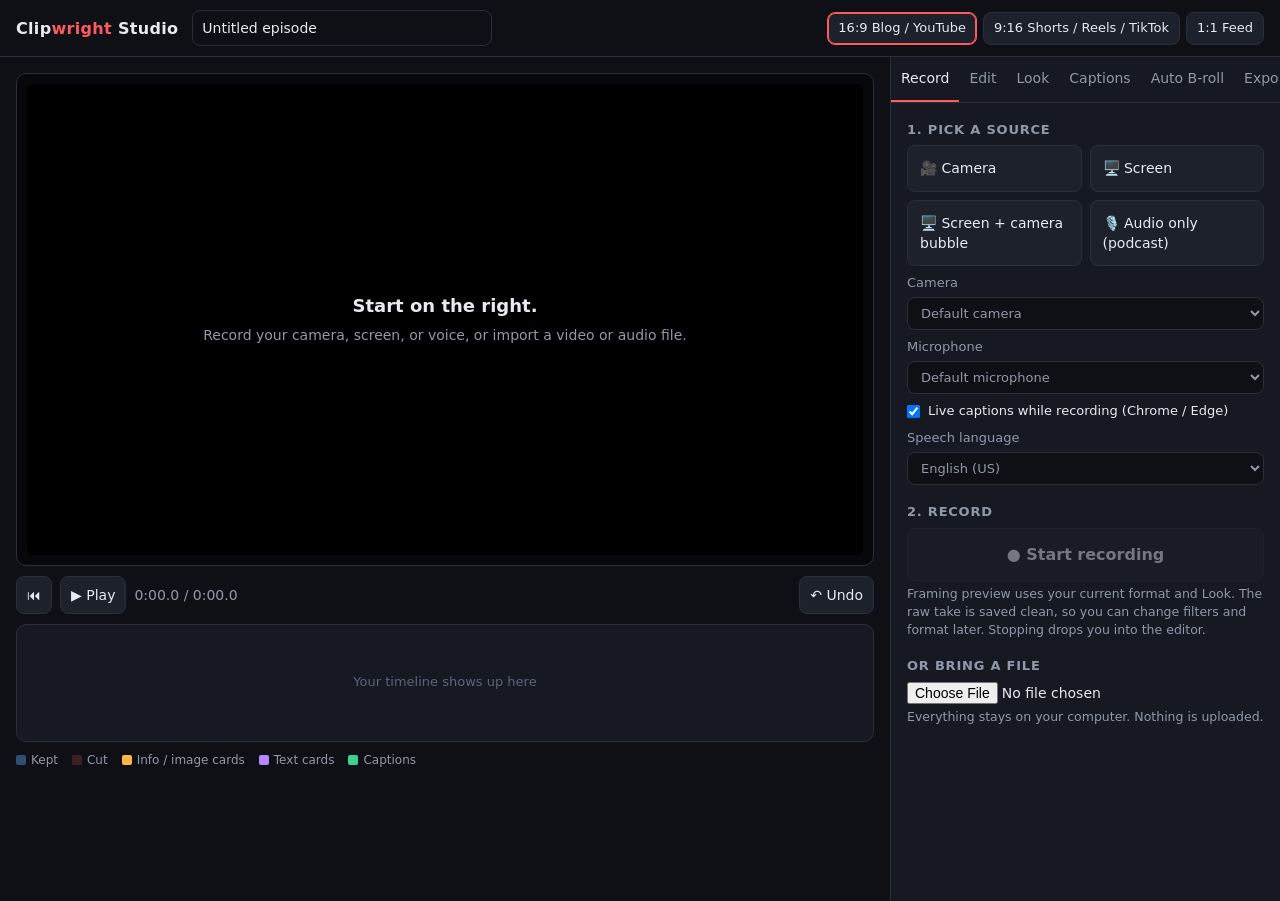
==== studio/index.html @ ad98f459 "Add Clipwright Studio: browser video/podcast recorder and editor Single-file web app in studio/ for " ====
<!doctype html>
<html lang="en">
<head>
<meta charset="utf-8">
<meta name="viewport" content="width=device-width, initial-scale=1">
<title>Clipwright Studio</title>
<style>
:root {
  --bg: #0e1015; --panel: #161922; --panel2: #1d212c; --line: #2a2f3c;
  --text: #e8eaf0; --muted: #9098a9; --accent: #ff5a5f; --accent2: #4cc2ff;
  --good: #3ccf91; --radius: 10px;
}
* { box-sizing: border-box; }
html, body { margin: 0; background: var(--bg); color: var(--text); font: 14px/1.45 system-ui, -apple-system, "Segoe UI", Roboto, sans-serif; }
button, input, select, textarea { font: inherit; color: inherit; }
button { background: var(--panel2); border: 1px solid var(--line); border-radius: 8px; padding: 8px 10px; cursor: pointer; }
button:hover:not(:disabled) { border-color: #48506a; }
button:disabled { opacity: .45; cursor: not-allowed; }
button.primary { background: var(--accent); border-color: var(--accent); color: #fff; font-weight: 600; }
button.ghost { background: transparent; }
button.on { border-color: var(--accent); box-shadow: inset 0 0 0 1px var(--accent); }
input[type=text], input[type=number], select, textarea { background: var(--bg); border: 1px solid var(--line); border-radius: 8px; padding: 7px 9px; width: 100%; }
input[type=range] { width: 100%; accent-color: var(--accent); }
input[type=color] { width: 44px; height: 32px; border: 1px solid var(--line); border-radius: 6px; background: none; padding: 2px; }
label { display: block; margin: 8px 0; color: var(--muted); font-size: 13px; }
label > input, label > select, label > textarea, label > .row { margin-top: 4px; }
label.check { display: flex; gap: 8px; align-items: center; color: var(--text); }
label.check input { width: auto; margin: 0; }
h3 { margin: 18px 0 6px; font-size: 13px; text-transform: uppercase; letter-spacing: .06em; color: var(--muted); }
h3:first-child { margin-top: 4px; }
.hint { color: var(--muted); font-size: 12.5px; margin: 4px 0 8px; }
.row { display: flex; gap: 8px; align-items: center; }
.row > * { flex: 1; }
.row > button { flex: 0 0 auto; }
.grid2 { display: grid; grid-template-columns: 1fr 1fr; gap: 8px; }

header.top { display: flex; align-items: center; gap: 14px; padding: 10px 16px; border-bottom: 1px solid var(--line); flex-wrap: wrap; }
.brand { font-weight: 800; letter-spacing: .02em; font-size: 16px; white-space: nowrap; }
.brand span { color: var(--accent); }
#projTitle { max-width: 300px; }
.formats { display: flex; gap: 6px; margin-left: auto; flex-wrap: wrap; }
.formats button { padding: 6px 10px; font-size: 13px; }

main { display: grid; grid-template-columns: minmax(0, 1fr) 390px; gap: 0; min-height: calc(100vh - 56px); }
.stage { padding: 16px; display: flex; flex-direction: column; gap: 10px; min-width: 0; }
.viewer { position: relative; background: #07080b; border: 1px solid var(--line); border-radius: var(--radius); display: flex; align-items: center; justify-content: center; padding: 10px; min-height: 260px; }
#out { display: block; max-width: 100%; max-height: 62vh; width: auto; height: auto; border-radius: 6px; background: #000; }
.empty { position: absolute; inset: 0; display: flex; flex-direction: column; align-items: center; justify-content: center; text-align: center; padding: 24px; color: var(--muted); pointer-events: none; }
.empty b { color: var(--text); font-size: 18px; display: block; margin-bottom: 6px; }
#recBadge { position: absolute; top: 18px; left: 18px; background: rgba(0,0,0,.7); padding: 4px 10px; border-radius: 99px; font-weight: 700; font-variant-numeric: tabular-nums; display: none; }
#recBadge::before { content: ""; display: inline-block; width: 9px; height: 9px; border-radius: 50%; background: var(--accent); margin-right: 7px; animation: blink 1s infinite; }
@keyframes blink { 50% { opacity: .2; } }
.transport { display: flex; align-items: center; gap: 8px; flex-wrap: wrap; }
.transport .spacer { flex: 1; }
#timeDisp, #outDur { font-variant-numeric: tabular-nums; color: var(--muted); }
#tl { width: 100%; height: 118px; display: block; background: var(--panel); border: 1px solid var(--line); border-radius: var(--radius); cursor: pointer; touch-action: none; }
.legend { display: flex; gap: 14px; flex-wrap: wrap; font-size: 12px; color: var(--muted); }
.legend i { display: inline-block; width: 10px; height: 10px; border-radius: 2px; margin-right: 5px; vertical-align: -1px; }

aside.panel { border-left: 1px solid var(--line); background: var(--panel); display: flex; flex-direction: column; min-width: 0; }
nav.tabs { display: flex; overflow-x: auto; border-bottom: 1px solid var(--line); }
nav.tabs button { flex: 1 0 auto; border: 0; border-radius: 0; background: transparent; padding: 11px 10px; color: var(--muted); border-bottom: 2px solid transparent; }
nav.tabs button.on { color: var(--text); border-bottom-color: var(--accent); box-shadow: none; }
.tab { display: none; padding: 14px 16px 40px; overflow-y: auto; }
.tab.on { display: block; }
.src { text-align: left; padding: 12px; }
.src.on { border-color: var(--accent); }
#btnRec { width: 100%; padding: 14px; font-size: 16px; font-weight: 700; }
#btnRec.live { background: var(--accent); border-color: var(--accent); color: #fff; }
.presets { display: grid; grid-template-columns: repeat(3, 1fr); gap: 6px; }
.presets button { font-size: 12.5px; padding: 7px 4px; }
.progress { height: 6px; background: var(--bg); border-radius: 99px; overflow: hidden; margin: 8px 0 4px; }
.progress div { height: 100%; width: 0; background: var(--accent2); transition: width .2s; }
.list { display: flex; flex-direction: column; gap: 6px; margin-top: 8px; }
.item { background: var(--panel2); border: 1px solid var(--line); border-radius: 8px; padding: 8px; }
.item .meta { display: flex; gap: 6px; align-items: center; margin-bottom: 6px; }
.item .meta input[type=number] { width: 78px; padding: 4px 6px; }
.item .meta .tag { font-size: 11px; text-transform: uppercase; letter-spacing: .05em; padding: 2px 7px; border-radius: 99px; background: var(--bg); color: var(--muted); }
.item .meta .sp { flex: 1; }
.item .meta button { padding: 3px 8px; font-size: 12px; }
.item textarea, .item input[type=text] { padding: 5px 7px; font-size: 13px; }
.item textarea { resize: vertical; min-height: 38px; margin-top: 4px; }
.item.cap { padding: 6px 8px; }
.item.cap .meta { margin-bottom: 4px; }
.lib { display: grid; grid-template-columns: repeat(4, 1fr); gap: 6px; margin: 8px 0; }
.lib figure { margin: 0; position: relative; cursor: pointer; }
.lib img { width: 100%; aspect-ratio: 1; object-fit: cover; border-radius: 6px; border: 1px solid var(--line); display: block; }
.lib figcaption { font-size: 10.5px; color: var(--muted); white-space: nowrap; overflow: hidden; text-overflow: ellipsis; }
#downloads a { display: block; color: var(--accent2); margin: 4px 0; word-break: break-all; }
#toast { position: fixed; left: 50%; bottom: 22px; transform: translateX(-50%); background: #262b38; border: 1px solid #3a4152; padding: 10px 16px; border-radius: 10px; box-shadow: 0 8px 30px rgba(0,0,0,.4); opacity: 0; pointer-events: none; transition: opacity .2s; max-width: calc(100vw - 32px); z-index: 10; }
#toast.on { opacity: 1; }
.offscreen { position: fixed; left: -10px; top: -10px; width: 2px; height: 2px; opacity: 0; pointer-events: none; }
.kbd { font-size: 11px; color: var(--muted); }

@media (max-width: 920px) {
  main { grid-template-columns: 1fr; }
  aside.panel { border-left: 0; border-top: 1px solid var(--line); }
  .formats { margin-left: 0; }
  .stage { padding: 12px 16px; }
}
</style>
</head>
<body>
<header class="top">
  <div class="brand">Clip<span>wright</span> Studio</div>
  <input type="text" id="projTitle" value="Untitled episode" aria-label="Project title">
  <div class="formats" id="formats">
    <button data-format="landscape" class="on">16:9 Blog / YouTube</button>
    <button data-format="vertical">9:16 Shorts / Reels / TikTok</button>
    <button data-format="square">1:1 Feed</button>
  </div>
</header>

<main>
  <section class="stage">
    <div class="viewer">
      <canvas id="out" width="1280" height="720"></canvas>
      <div class="empty" id="empty"><b>Start on the right.</b>Record your camera, screen, or voice, or import a video or audio file.</div>
      <div id="recBadge">0:00</div>
    </div>
    <div class="transport">
      <button id="btnStart" title="Back to start">⏮</button>
      <button id="btnPlay" title="Play / pause (Space)">▶ Play</button>
      <span id="timeDisp">0:00.0 / 0:00.0</span>
      <span class="spacer"></span>
      <span id="outDur"></span>
      <button id="btnUndo" title="Undo (Ctrl+Z)">↶ Undo</button>
    </div>
    <canvas id="tl" aria-label="Timeline"></canvas>
    <div class="legend">
      <span><i style="background:#2f4f73"></i>Kept</span>
      <span><i style="background:#3a1f27"></i>Cut</span>
      <span><i style="background:#ffb547"></i>Info / image cards</span>
      <span><i style="background:#b388ff"></i>Text cards</span>
      <span><i style="background:#3ccf91"></i>Captions</span>
    </div>
  </section>

  <aside class="panel">
    <nav class="tabs" id="tabs">
      <button data-tab="record" class="on">Record</button>
      <button data-tab="edit">Edit</button>
      <button data-tab="look">Look</button>
      <button data-tab="captions">Captions</button>
      <button data-tab="extras">Auto B-roll</button>
      <button data-tab="export">Export</button>
    </nav>

    <!-- RECORD -->
    <div class="tab on" id="tab-record">
      <h3>1. Pick a source</h3>
      <div class="grid2">
        <button class="src" data-src="camera">🎥 Camera</button>
        <button class="src" data-src="screen">🖥️ Screen</button>
        <button class="src" data-src="pip">🖥️ Screen + camera bubble</button>
        <button class="src" data-src="audio">🎙️ Audio only (podcast)</button>
      </div>
      <label>Camera <select id="camSel"><option value="">Default camera</option></select></label>
      <label>Microphone <select id="micSel"><option value="">Default microphone</option></select></label>
      <label class="check"><input type="checkbox" id="liveCC" checked> Live captions while recording (Chrome / Edge)</label>
      <label>Speech language
        <select id="langSel">
          <option value="en-US">English (US)</option><option value="en-GB">English (UK)</option>
          <option value="es-US">Español</option><option value="fr-FR">Français</option>
          <option value="de-DE">Deutsch</option><option value="pt-BR">Português</option>
        </select>
      </label>
      <h3>2. Record</h3>
      <button id="btnRec" disabled>● Start recording</button>
      <p class="hint">Framing preview uses your current format and Look. The raw take is saved clean, so you can change filters and format later. Stopping drops you into the editor.</p>
      <h3>Or bring a file</h3>
      <input type="file" id="fileIn" accept="video/*,audio/*">
      <p class="hint">Everything stays on your computer. Nothing is uploaded.</p>
    </div>

    <!-- EDIT -->
    <div class="tab" id="tab-edit">
      <p class="hint">Click or drag the timeline to move the playhead.<br><span class="kbd">Space play · S split · Del delete segment · I / O mark range · Ctrl+Z undo</span></p>
      <div class="grid2">
        <button id="eSplit">✂ Split here</button>
        <button id="eDel">🗑 Delete segment</button>
        <button id="eIn">[ Mark in</button>
        <button id="eOut">] Mark out</button>
        <button id="eCut">Cut marked range</button>
        <button id="eClear" class="ghost">Clear marks</button>
        <button id="eTrimS">Trim start to here</button>
        <button id="eTrimE">Trim end to here</button>
      </div>
      <h3>Jump cuts</h3>
      <p class="hint">Finds the pauses and dead air and cuts them out. Tight talking-head edits in one click.</p>
      <label>Pause longer than <output id="silMinO">0.7</output>s <input type="range" id="silMin" min="0.3" max="2.5" step="0.1" value="0.7"></label>
      <label>Quieter than <output id="silDbO">-42</output> dB <input type="range" id="silDb" min="-65" max="-20" step="1" value="-42"></label>
      <div class="grid2">
        <button id="eSilence" class="primary">Remove pauses</button>
        <button id="eReset" class="ghost">Restore everything</button>
      </div>
    </div>

    <!-- LOOK -->
    <div class="tab" id="tab-look">
      <h3>Filters</h3>
      <div class="presets" id="presets"></div>
      <h3>Adjust</h3>
      <label>Brightness <input type="range" data-look="brightness" min="50" max="150" value="100"></label>
      <label>Contrast <input type="range" data-look="contrast" min="50" max="160" value="100"></label>
      <label>Saturation <input type="range" data-look="saturate" min="0" max="200" value="100"></label>
      <label>Warmth <input type="range" data-look="warmth" min="-100" max="100" value="0"></label>
      <label>Vignette <input type="range" data-look="vignette" min="0" max="100" value="0"></label>
      <label>Soften <input type="range" data-look="blur" min="0" max="6" step="0.5" value="0"></label>
      <h3>Framing</h3>
      <p class="hint">Use these to keep your face centered when cropping wide video to vertical.</p>
      <label>Zoom <input type="range" data-look="zoom" min="1" max="2.5" step="0.01" value="1"></label>
      <label>Left / right <input type="range" data-look="panX" min="0" max="100" value="50"></label>
      <label>Up / down <input type="range" data-look="panY" min="0" max="100" value="50"></label>
      <h3>Brand + podcast visual</h3>
      <p class="hint">Audio-only recordings become an audiogram: cover art, title, and a live waveform.</p>
      <div class="row">
        <label>Accent <input type="color" id="pAccent" value="#ff5a5f"></label>
        <label>Background <input type="color" id="pBg1" value="#2a2350"></label>
        <label>Fade to <input type="color" id="pBg2" value="#0b0c10"></label>
      </div>
      <label>Cover art <select id="pCover"><option value="">None (uses title initials)</option></select></label>
      <label class="check"><input type="checkbox" id="pWave" checked> Show waveform</label>
    </div>

    <!-- CAPTIONS -->
    <div class="tab" id="tab-captions">
      <h3>Auto captions</h3>
      <p class="hint">AI speech-to-text that runs inside your browser. The first run downloads the model (about 40 to 150 MB), then it's cached.</p>
      <label>Model
        <select id="wModel">
          <option value="Xenova/whisper-tiny.en">Fast (English)</option>
          <option value="Xenova/whisper-base.en" selected>Balanced (English)</option>
          <option value="Xenova/whisper-base">Balanced (any language)</option>
          <option value="Xenova/whisper-small.en">Most accurate (English, slow)</option>
        </select>
      </label>
      <button id="cWhisper" class="primary" style="width:100%">Transcribe my audio</button>
      <div class="progress"><div id="wBar"></div></div>
      <p class="hint" id="wStatus"></p>
      <h3>Style</h3>
      <div class="grid2">
        <label>Look
          <select id="cStyle">
            <option value="clean">Clean outline</option>
            <option value="boxed">Boxed</option>
            <option value="pop">Bold pop (word highlight)</option>
            <option value="off">Hidden</option>
          </select>
        </label>
        <label>Position
          <select id="cPos"><option value="bottom">Bottom</option><option value="middle">Middle</option><option value="top">Top</option></select>
        </label>
      </div>
      <label>Size <input type="range" id="cSize" min="0.6" max="1.7" step="0.05" value="1"></label>
      <div class="row">
        <label>Words per caption <input type="number" id="cWords" min="1" max="24" value="8"></label>
        <button id="cRechunk" style="margin-top:22px">Re-split</button>
      </div>
      <h3>Edit text</h3>
      <div class="grid2">
        <button id="cAdd">+ Caption at playhead</button>
        <button id="cImportBtn">Import .srt / .vtt</button>
      </div>
      <input type="file" id="cImport" accept=".srt,.vtt,text/vtt" hidden>
      <div id="capList" class="list"></div>
    </div>

    <!-- EXTRAS -->
    <div class="tab" id="tab-extras">
      <h3>Auto info cards</h3>
      <p class="hint">Reads your captions, spots the people, places, and ideas you talk about, and pops in a card with a picture and a short fact (from Wikipedia) right when you say them.</p>
      <label>Topics to always include (comma separated) <input type="text" id="xTopics" placeholder="e.g. Paradise California, burnout"></label>
      <label>Up to <output id="xMaxO">6</output> cards <input type="range" id="xMax" min="1" max="20" value="6"></label>
      <button id="xAuto" class="primary" style="width:100%">Find and insert info cards</button>
      <p class="hint" id="xStatus"></p>
      <label>Look up one topic at the playhead
        <div class="row"><input type="text" id="xTerm" placeholder="Shirley Jackson"><button id="xLook">Add card</button></div>
      </label>

      <h3>Your images</h3>
      <input type="file" id="imgIn" accept="image/*" multiple>
      <p class="hint">Tip: name files after what you say ("golden-gate.jpg"). Auto-place drops each one in the moment you mention it. Click a thumbnail to place it at the playhead.</p>
      <div id="lib" class="lib"></div>
      <button id="xPlace" style="width:100%">Auto-place my images</button>

      <h3>Add at playhead</h3>
      <div class="grid2">
        <button id="aTitle">Title card</button>
        <button id="aLower">Name / lower third</button>
      </div>

      <h3>Cards on the timeline</h3>
      <div id="ovList" class="list"></div>
    </div>

    <!-- EXPORT -->
    <div class="tab" id="tab-export">
      <h3>Video</h3>
      <p>Output: <b id="xFmt"></b>, <span id="xLen"></span><br><span class="hint" id="xCodec"></span></p>
      <label class="check"><input type="checkbox" id="xAudioToo"> Also save an audio-only file (for podcast feeds)</label>
      <button id="xVideo" class="primary" style="width:100%; padding:12px">Export video</button>
      <div class="progress"><div id="xBar"></div></div>
      <p class="hint" id="xStatus2">Renders in real time with filters, captions, and cards burned in. Keep this tab open and in front while it runs.</p>
      <h3>Text for your post</h3>
      <div class="grid2">
        <button id="dBlog">Blog post draft (.md)</button>
        <button id="dTxt">Transcript (.txt)</button>
        <button id="dSrt">Captions (.srt)</button>
        <button id="dVtt">Captions (.vtt)</button>
      </div>
      <p class="hint">Caption files are timed to the edited cut, so they line up when you upload them to YouTube or a podcast host.</p>
      <h3>Downloads</h3>
      <div id="downloads"><span class="hint">Nothing yet.</span></div>
    </div>
  </aside>
</main>

<video id="srcV" class="offscreen" playsinline preload="auto"></video>
<video id="liveV" class="offscreen" playsinline muted autoplay></video>
<video id="camV" class="offscreen" playsinline muted autoplay></video>
<div id="toast"></div>

<script>
'use strict';
const $ = s => document.querySelector(s);
const $$ = s => [...document.querySelectorAll(s)];
const SANS = 'system-ui, -apple-system, "Segoe UI", Roboto, Helvetica, Arial, sans-serif';
const POPFONT = 'Impact, "Arial Black", "Helvetica Neue", sans-serif';

const FORMATS = {
  landscape: { W: 1280, H: 720, label: '1280×720 (16:9)', words: 8 },
  vertical:  { W: 720, H: 1280, label: '720×1280 (9:16)', words: 4 },
  square:    { W: 1080, H: 1080, label: '1080×1080 (1:1)', words: 6 },
};
const LOOK_DEFAULT = { brightness: 100, contrast: 100, saturate: 100, warmth: 0, grayscale: 0, sepia: 0, blur: 0, vignette: 0, zoom: 1, panX: 50, panY: 50 };
const PRESETS = {
  Original: {},
  Warm: { warmth: 32, saturate: 110 },
  Cool: { warmth: -30, contrast: 105 },
  Vivid: { saturate: 150, contrast: 112 },
  Soft: { brightness: 106, contrast: 90, saturate: 95, blur: 0.5 },
  Faded: { brightness: 108, contrast: 82, saturate: 72, sepia: 10 },
  Vintage: { sepia: 40, contrast: 92, saturate: 85, vignette: 45, warmth: 15 },
  Noir: { grayscale: 100, contrast: 135, vignette: 40 },
  Dread: { saturate: 40, contrast: 128, brightness: 86, warmth: -38, vignette: 75 },
};

const S = {
  format: 'landscape', W: 1280, H: 720, mode: 'idle', title: 'Untitled episode',
  media: null, segments: [], captions: [], overlays: [], images: new Map(),
  look: { ...LOOK_DEFAULT }, preset: 'Original',
  cap: { style: 'clean', pos: 'bottom', size: 1 },
  pod: { bg1: '#2a2350', bg2: '#0b0c10', wave: true, cover: '' },
  accent: '#ff5a5f',
  markIn: null, markOut: null, undo: [], peaks: null, audioBuf: null,
  live: {}, liveInterim: '', liveCaps: [], recStart: 0,
};

const out = $('#out'), g = out.getContext('2d');
const tl = $('#tl'), tg = tl.getContext('2d');
const srcV = $('#srcV'), liveV = $('#liveV'), camV = $('#camV');
const rawCanvas = document.createElement('canvas'), rg = rawCanvas.getContext('2d');

/* ---------- small helpers ---------- */
const clamp = (v, a, b) => Math.max(a, Math.min(b, v));
const ease = p => 1 - Math.pow(1 - clamp(p, 0, 1), 3);
const uid = () => Math.random().toString(36).slice(2, 9);
function fmt(t, tenths = true) {
  if (!isFinite(t)) t = 0;
  const m = Math.floor(t / 60), s = t - m * 60;
  return tenths ? `${m}:${s.toFixed(1).padStart(4, '0')}` : `${m}:${String(Math.floor(s)).padStart(2, '0')}`;
}
let toastTimer;
function toast(msg, ms = 3200) {
  const el = $('#toast'); el.textContent = msg; el.classList.add('on');
  clearTimeout(toastTimer); toastTimer = setTimeout(() => el.classList.remove('on'), ms);
}
const slug = s => (s || 'clip').toLowerCase().replace(/[^a-z0-9]+/g, '-').replace(/^-|-$/g, '').slice(0, 60) || 'clip';
function pickMime(list) { return list.find(m => window.MediaRecorder && MediaRecorder.isTypeSupported(m)) || ''; }
function extFor(mime) { return mime.includes('mp4') ? (mime.startsWith('audio') ? 'm4a' : 'mp4') : 'webm'; }
function once(el, ev, ms = 8000) {
  return new Promise(res => { const t = setTimeout(res, ms); el.addEventListener(ev, () => { clearTimeout(t); res(); }, { once: true }); });
}
function escapeHtml(s) { return String(s ?? '').replace(/[&<>"]/g, c => ({ '&': '&amp;', '<': '&lt;', '>': '&gt;', '"': '&quot;' }[c])); }

/* ---------- audio graph ---------- */
let AC = null, media = null;
function ensureAC() {
  if (!AC) AC = new (window.AudioContext || window.webkitAudioContext)();
  if (AC.state === 'suspended') AC.resume();
  return AC;
}
function ensureMediaGraph() {
  if (media) return media;
  ensureAC();
  const src = AC.createMediaElementSource(srcV);
  const analyser = AC.createAnalyser(); analyser.fftSize = 256; analyser.smoothingTimeConstant = 0.75;
  const preview = AC.createGain();
  const dest = AC.createMediaStreamDestination();
  src.connect(analyser); src.connect(preview); preview.connect(AC.destination); src.connect(dest);
  media = { src, analyser, preview, dest };
  return media;
}
document.addEventListener('pointerdown', () => { if (AC && AC.state === 'suspended') AC.resume(); });

/* ---------- frame ticker (worker timer keeps running when the tab is in the background) ---------- */
const waiters = [];
const waitUntil = fn => new Promise(r => waiters.push({ fn, r }));
const ticker = new Worker(URL.createObjectURL(new Blob(['setInterval(() => postMessage(0), 1000 / 30)'], { type: 'text/javascript' })));
ticker.onmessage = tick;

/* ---------- drawing ---------- */
function dims(el) {
  if (!el) return [0, 0];
  if (el.videoWidth !== undefined) return [el.videoWidth, el.videoHeight];
  return [el.naturalWidth || el.width, el.naturalHeight || el.height];
}
function drawCover(c, el, x, y, w, h, px = 0.5, py = 0.5, zoom = 1) {
  const [sw, sh] = dims(el); if (!sw || !sh) return;
  const s = Math.max(w / sw, h / sh) * zoom, dw = sw * s, dh = sh * s;
  c.drawImage(el, x + (w - dw) * px, y + (h - dh) * py, dw, dh);
}
function rr(c, x, y, w, h, r) {
  r = Math.min(r, w / 2, h / 2);
  c.beginPath(); c.moveTo(x + r, y); c.arcTo(x + w, y, x + w, y + h, r); c.arcTo(x + w, y + h, x, y + h, r);
  c.arcTo(x, y + h, x, y, r); c.arcTo(x, y, x + w, y, r); c.closePath();
}
function wrapText(c, text, maxW) {
  const words = String(text || '').split(/\s+/).filter(Boolean), lines = [];
  let line = '';
  for (const w of words) {
    const test = line ? line + ' ' + w : w;
    if (c.measureText(test).width > maxW && line) { lines.push(line); line = w; } else line = test;
  }
  if (line) lines.push(line);
  return lines;
}
function filterStr(L) {
  return `brightness(${L.brightness}%) contrast(${L.contrast}%) saturate(${L.saturate}%) grayscale(${L.grayscale}%) sepia(${L.sepia}%)` + (L.blur ? ` blur(${L.blur}px)` : '');
}
function imgOf(key) { return key && S.images.get(key)?.img; }

function drawVideoLayer(c, el, W, H) {
  const L = S.look;
  c.save();
  c.filter = filterStr(L);
  drawCover(c, el, 0, 0, W, H, L.panX / 100, L.panY / 100, L.zoom);
  c.restore();
  if (L.warmth) {
    c.save(); c.globalCompositeOperation = 'soft-light';
    const a = Math.abs(L.warmth) / 100 * 0.7;
    c.fillStyle = L.warmth > 0 ? `rgba(255,145,40,${a})` : `rgba(40,130,255,${a})`;
    c.fillRect(0, 0, W, H); c.restore();
  }
  if (L.vignette) {
    const gr = c.createRadialGradient(W / 2, H / 2, Math.min(W, H) * 0.3, W / 2, H / 2, Math.hypot(W, H) / 2);
    gr.addColorStop(0, 'rgba(0,0,0,0)'); gr.addColorStop(1, `rgba(0,0,0,${L.vignette / 100 * 0.88})`);
    c.fillStyle = gr; c.fillRect(0, 0, W, H);
  }
}

const freq = new Uint8Array(128);
function drawPodcast(c, W, H, analyser) {
  const u = Math.min(W, H) / 720, vert = H > W * 1.1;
  const gr = c.createLinearGradient(0, 0, W * 0.4, H);
  gr.addColorStop(0, S.pod.bg1); gr.addColorStop(1, S.pod.bg2);
  c.fillStyle = gr; c.fillRect(0, 0, W, H);
  const size = vert ? W * 0.62 : Math.min(W, H) * 0.44;
  const cx = W / 2, top = vert ? H * 0.14 : H * 0.1;
  const cover = imgOf(S.pod.cover);
  c.save();
  c.shadowColor = 'rgba(0,0,0,.45)'; c.shadowBlur = 40 * u; c.shadowOffsetY = 12 * u;
  rr(c, cx - size / 2, top, size, size, 22 * u);
  c.fillStyle = S.accent; c.fill();
  c.restore();
  if (cover) {
    c.save(); rr(c, cx - size / 2, top, size, size, 22 * u); c.clip();
    drawCover(c, cover, cx - size / 2, top, size, size); c.restore();
  } else {
    const initials = (S.title || '?').split(/\s+/).filter(Boolean).slice(0, 2).map(w => w[0].toUpperCase()).join('');
    c.fillStyle = '#fff'; c.font = `800 ${size * 0.36}px ${SANS}`; c.textAlign = 'center'; c.textBaseline = 'middle';
    c.fillText(initials, cx, top + size / 2);
  }
  c.textAlign = 'center'; c.textBaseline = 'top'; c.fillStyle = '#fff';
  c.font = `800 ${(vert ? 46 : 38) * u}px ${SANS}`;
  const lines = wrapText(c, S.title, W * 0.8).slice(0, 2);
  let y = top + size + 34 * u;
  for (const ln of lines) { c.fillText(ln, cx, y); y += (vert ? 54 : 44) * u; }
  if (S.pod.wave && analyser) {
    analyser.getByteFrequencyData(freq);
    const bars = 40, bw = (vert ? W * 0.8 : W * 0.5) / bars, h0 = (vert ? 120 : 90) * u, yMid = y + h0 / 2 + 18 * u;
    c.fillStyle = S.accent;
    for (let i = 0; i < bars; i++) {
      const v = freq[Math.floor(4 + i * 1.6)] / 255;
      const bh = Math.max(4 * u, v * h0);
      rr(c, cx - (bars * bw) / 2 + i * bw + bw * 0.18, yMid - bh / 2, bw * 0.64, bh, bw * 0.3); c.fill();
    }
  }
}

function overlayAlpha(o, t) {
  return ease(Math.min((t - o.start) / 0.35, (o.start + o.dur - t) / 0.35));
}
function drawInfo(c, o, a, W, H) {
  const u = Math.min(W, H) / 720, vert = H > W * 1.1, img = imgOf(o.imgKey);
  const cw = vert ? W * 0.86 : Math.min(W * 0.46, 540 * u);
  const pad = 18 * u, tSize = 28 * u, bSize = 19 * u;
  const imgW = img ? (vert ? cw - 2 * pad : cw * 0.34) : 0;
  const imgH = img ? (vert ? imgW * 0.56 : imgW) : 0;
  const tx = (vert || !img) ? pad + 6 * u : pad + imgW + pad;
  const textW = cw - tx - pad;
  c.font = `700 ${tSize}px ${SANS}`; const tLines = wrapText(c, o.title, textW).slice(0, 2);
  c.font = `400 ${bSize}px ${SANS}`; const bLines = wrapText(c, o.body, textW).slice(0, vert ? 4 : 5);
  const textH = tLines.length * tSize * 1.2 + (bLines.length ? 8 * u + bLines.length * bSize * 1.35 : 0) + (o.source ? bSize * 1.6 : 0);
  const ch = vert ? pad + (img ? imgH + pad : 0) + textH + pad : pad * 2 + Math.max(imgH, textH);
  const x = vert ? (W - cw) / 2 : W - cw - 28 * u;
  const y = (vert ? H * 0.08 : 28 * u) - (1 - a) * 24 * u;
  c.save(); c.globalAlpha = a;
  c.shadowColor = 'rgba(0,0,0,.4)'; c.shadowBlur = 24 * u;
  rr(c, x, y, cw, ch, 16 * u); c.fillStyle = 'rgba(14,16,22,.88)'; c.fill();
  c.shadowBlur = 0;
  c.save(); rr(c, x, y, cw, ch, 16 * u); c.clip(); c.fillStyle = S.accent; c.fillRect(x, y, 6 * u, ch); c.restore();
  if (img) { c.save(); rr(c, x + pad, y + pad, imgW, imgH, 10 * u); c.clip(); drawCover(c, img, x + pad, y + pad, imgW, imgH); c.restore(); }
  let ty = vert ? y + pad + (img ? imgH + pad : 0) : y + pad;
  c.textAlign = 'left'; c.textBaseline = 'top';
  c.font = `700 ${tSize}px ${SANS}`; c.fillStyle = '#fff';
  for (const ln of tLines) { c.fillText(ln, x + tx, ty); ty += tSize * 1.2; }
  ty += 8 * u; c.font = `400 ${bSize}px ${SANS}`; c.fillStyle = '#d5d9e2';
  for (const ln of bLines) { c.fillText(ln, x + tx, ty); ty += bSize * 1.35; }
  if (o.source) { c.font = `600 ${bSize * 0.8}px ${SANS}`; c.fillStyle = '#8b93a5'; c.fillText(o.source.toUpperCase(), x + tx, ty + bSize * 0.4); }
  c.restore();
}
function drawLower(c, o, a, W, H) {
  const u = Math.min(W, H) / 720, vert = H > W * 1.1;
  const tS = 34 * u, bS = 22 * u, pad = 16 * u;
  c.font = `800 ${tS}px ${SANS}`; const tw = c.measureText(o.title || '').width;
  c.font = `500 ${bS}px ${SANS}`; const bw = c.measureText(o.body || '').width;
  const w = Math.min(Math.max(tw, bw) + pad * 2 + 8 * u, W * 0.9), h = pad * 2 + tS * 1.15 + (o.body ? bS * 1.3 : 0);
  const x = (vert ? 36 : 44) * u - (1 - a) * 60 * u, y = H * (vert ? 0.64 : 0.66);
  c.save(); c.globalAlpha = a;
  rr(c, x, y, w, h, 10 * u); c.fillStyle = 'rgba(12,13,18,.86)'; c.fill();
  c.fillStyle = S.accent; c.fillRect(x, y + 10 * u, 6 * u, h - 20 * u);
  c.textAlign = 'left'; c.textBaseline = 'top';
  c.fillStyle = '#fff'; c.font = `800 ${tS}px ${SANS}`; c.fillText(o.title || '', x + pad + 8 * u, y + pad);
  if (o.body) { c.fillStyle = '#c9ced9'; c.font = `500 ${bS}px ${SANS}`; c.fillText(o.body, x + pad + 8 * u, y + pad + tS * 1.15); }
  c.restore();
}
function drawTitleCard(c, o, a, W, H) {
  const u = Math.min(W, H) / 720;
  c.save(); c.globalAlpha = a;
  c.fillStyle = 'rgba(8,9,12,.8)'; c.fillRect(0, 0, W, H);
  c.textAlign = 'center'; c.textBaseline = 'top';
  c.font = `800 ${64 * u}px ${SANS}`; const lines = wrapText(c, o.title, W * 0.82).slice(0, 4);
  c.font = `500 ${28 * u}px ${SANS}`; const sub = wrapText(c, o.body, W * 0.8).slice(0, 3);
  let y = H / 2 - (lines.length * 74 * u + sub.length * 38 * u + 20 * u) / 2 + (1 - a) * 20 * u;
  c.fillStyle = '#fff'; c.font = `800 ${64 * u}px ${SANS}`;
  for (const ln of lines) { c.fillText(ln, W / 2, y); y += 74 * u; }
  y += 20 * u; c.fillStyle = S.accent; c.font = `600 ${28 * u}px ${SANS}`;
  for (const ln of sub) { c.fillText(ln, W / 2, y); y += 38 * u; }
  c.restore();
}
function drawImageOv(c, o, a, W, H) {
  const img = imgOf(o.imgKey); if (!img) return;
  const u = Math.min(W, H) / 720, vert = H > W * 1.1;
  c.save(); c.globalAlpha = a;
  if (o.pos === 'full') { drawCover(c, img, 0, 0, W, H); c.restore(); return; }
  const [iw, ih] = dims(img), ar = clamp(iw / ih || 1.33, 0.7, 1.8);
  let w, h, x, y;
  if (vert) { w = W * 0.84; h = w / ar; if (h > H * 0.45) { h = H * 0.45; w = h * ar; } x = (W - w) / 2; y = H * 0.09; }
  else { h = H * 0.56; w = h * ar; if (w > W * 0.5) { w = W * 0.5; h = w / ar; } x = W - w - 28 * u; y = 28 * u; }
  const s = 0.92 + 0.08 * a, cx = x + w / 2, cy = y + h / 2;
  c.translate(cx, cy); c.scale(s, s); c.translate(-cx, -cy);
  c.shadowColor = 'rgba(0,0,0,.45)'; c.shadowBlur = 30 * u;
  rr(c, x - 6 * u, y - 6 * u, w + 12 * u, h + 12 * u, 14 * u); c.fillStyle = '#fff'; c.fill(); c.shadowBlur = 0;
  c.save(); rr(c, x, y, w, h, 10 * u); c.clip(); drawCover(c, img, x, y, w, h); c.restore();
  if (o.title) {
    c.font = `700 ${22 * u}px ${SANS}`; const tw = c.measureText(o.title).width + 24 * u;
    rr(c, cx - tw / 2, y + h - 18 * u, tw, 36 * u, 18 * u); c.fillStyle = S.accent; c.fill();
    c.fillStyle = '#fff'; c.textAlign = 'center'; c.textBaseline = 'middle'; c.fillText(o.title, cx, y + h);
  }
  c.restore();
}
function drawOverlays(c, t, W, H) {
  const act = S.overlays.filter(o => t >= o.start && t < o.start + o.dur);
  const order = { image: 0, title: 1, info: 2, lower: 3 };
  act.sort((a, b) => (a.type === 'image' && a.pos === 'full' ? -1 : order[a.type]) - (b.type === 'image' && b.pos === 'full' ? -1 : order[b.type]));
  for (const o of act) {
    const a = overlayAlpha(o, t);
    if (o.type === 'info') drawInfo(c, o, a, W, H);
    else if (o.type === 'image') drawImageOv(c, o, a, W, H);
    else if (o.type === 'lower') drawLower(c, o, a, W, H);
    else if (o.type === 'title') drawTitleCard(c, o, a, W, H);
  }
}
function drawCaption(c, text, t0, t1, t, W, H) {
  if (S.cap.style === 'off' || !text) return;
  const u = Math.min(W, H) / 720, vert = H > W * 1.1, pop = S.cap.style === 'pop';
  const base = (vert ? 50 : 38) * u * S.cap.size * (pop ? 1.15 : 1);
  const str = pop ? text.toUpperCase() : text;
  c.save();
  c.font = `${pop ? 900 : 700} ${base}px ${pop ? POPFONT : SANS}`;
  const lines = wrapText(c, str, W * 0.84).slice(-3);
  const lh = base * 1.24, blockH = lines.length * lh;
  const y0 = S.cap.pos === 'top' ? H * 0.07 : S.cap.pos === 'middle' ? H * 0.6 - blockH / 2 : H * (vert ? 0.86 : 0.92) - blockH;
  c.textBaseline = 'top'; c.lineJoin = 'round';
  const nWords = str.split(/\s+/).filter(Boolean).length;
  const active = Math.floor(clamp((t - t0) / Math.max(0.01, t1 - t0), 0, 0.999) * nWords);
  let wi = 0;
  lines.forEach((ln, i) => {
    const y = y0 + i * lh, lw = c.measureText(ln).width;
    if (S.cap.style === 'boxed') {
      rr(c, W / 2 - lw / 2 - 14 * u, y - 5 * u, lw + 28 * u, lh + 2 * u, 8 * u);
      c.fillStyle = 'rgba(0,0,0,.74)'; c.fill();
      c.fillStyle = '#fff'; c.textAlign = 'center'; c.fillText(ln, W / 2, y);
      return;
    }
    c.strokeStyle = 'rgba(0,0,0,.92)'; c.lineWidth = base * (pop ? 0.2 : 0.14);
    if (pop) {
      let x = W / 2 - lw / 2; c.textAlign = 'left';
      for (const w of ln.split(' ')) {
        c.strokeText(w, x, y); c.fillStyle = wi === active ? '#ffd400' : '#fff'; c.fillText(w, x, y);
        x += c.measureText(w + ' ').width; wi++;
      }
    } else {
      c.textAlign = 'center'; c.strokeText(ln, W / 2, y); c.fillStyle = '#fff'; c.fillText(ln, W / 2, y);
    }
  });
  c.restore();
}
function captionAt(t) { return S.captions.find(c => t >= c.start && t < c.end); }

function render(t) {
  const W = S.W, H = S.H;
  g.fillStyle = '#000'; g.fillRect(0, 0, W, H);
  if (S.mode === 'live' || S.mode === 'recording') {
    const L = S.live;
    if (L.kind === 'audio') drawPodcast(g, W, H, L.analyser);
    else drawVideoLayer(g, L.kind === 'pip' ? rawCanvas : liveV, W, H);
    const last = S.liveCaps[S.liveCaps.length - 1];
    const txt = S.liveInterim || (last && t - last.end < 2 ? last.text : '');
    if (txt) drawCaption(g, txt.split(/\s+/).slice(-14).join(' '), t, t + 1e9, t, W, H);
    return;
  }
  if (!S.media) return;
  if (S.media.hasVideo) drawVideoLayer(g, srcV, W, H);
  else drawPodcast(g, W, H, media && media.analyser);
  drawOverlays(g, t, W, H);
  const cue = captionAt(t);
  if (cue) drawCaption(g, cue.text, cue.start, cue.end, t, W, H);
}

/* ---------- main loop ---------- */
let lastUi = 0;
function tick() {
  const now = performance.now();
  if (S.mode === 'live' || S.mode === 'recording') {
    if (S.live.kind === 'pip') composePip();
    render(S.mode === 'recording' ? (now - S.recStart) / 1000 : 0);
    if (S.mode === 'recording') $('#recBadge').textContent = fmt((now - S.recStart) / 1000, false);
  } else if (S.media) {
    const t = srcV.currentTime;
    if (S.mode === 'edit' && !srcV.paused) {
      if (!segAt(t)) {
        const next = S.segments.find(s => s.start > t);
        if (next) srcV.currentTime = next.start; else srcV.pause();
      }
    }
    render(t);
  }
  for (let i = waiters.length - 1; i >= 0; i--) if (waiters[i].fn()) { waiters[i].r(); waiters.splice(i, 1); }
  if (now - lastUi > 60) { lastUi = now; updateUi(); drawTimeline(); }
}
function updateUi() {
  const D = S.media?.duration || 0;
  $('#timeDisp').textContent = `${fmt(S.media ? srcV.currentTime : 0)} / ${fmt(D)}`;
  $('#btnPlay').textContent = srcV.paused ? '▶ Play' : '❚❚ Pause';
  const od = outDuration();
  $('#outDur').textContent = S.media ? `Final cut ${fmt(od, false)}${od < D - 0.05 ? ` (saves ${fmt(D - od, false)})` : ''}` : '';
}

/* ---------- format + look ---------- */
function setFormat(f) {
  S.format = f; S.W = FORMATS[f].W; S.H = FORMATS[f].H;
  out.width = S.W; out.height = S.H;
  $$('#formats button').forEach(b => b.classList.toggle('on', b.dataset.format === f));
  $('#cWords').value = FORMATS[f].words;
  $('#xFmt').textContent = FORMATS[f].label;
}
$('#formats').addEventListener('click', e => { const b = e.target.closest('button'); if (b && S.mode !== 'exporting') setFormat(b.dataset.format); });
$('#projTitle').addEventListener('input', e => { S.title = e.target.value; });

const presetsEl = $('#presets');
for (const name of Object.keys(PRESETS)) {
  const b = document.createElement('button'); b.textContent = name; b.dataset.preset = name; presetsEl.appendChild(b);
}
function syncLookInputs() {
  $$('[data-look]').forEach(i => { i.value = S.look[i.dataset.look]; });
  $$('#presets button').forEach(b => b.classList.toggle('on', b.dataset.preset === S.preset));
}
presetsEl.addEventListener('click', e => {
  const b = e.target.closest('button'); if (!b) return;
  const keep = { zoom: S.look.zoom, panX: S.look.panX, panY: S.look.panY };
  S.look = { ...LOOK_DEFAULT, ...PRESETS[b.dataset.preset], ...keep }; S.preset = b.dataset.preset; syncLookInputs();
});
$$('[data-look]').forEach(i => i.addEventListener('input', () => {
  S.look[i.dataset.look] = +i.value;
  if (!['zoom', 'panX', 'panY'].includes(i.dataset.look)) { S.preset = 'Custom'; syncLookInputs(); }
}));
$('#pAccent').addEventListener('input', e => S.accent = e.target.value);
$('#pBg1').addEventListener('input', e => S.pod.bg1 = e.target.value);
$('#pBg2').addEventListener('input', e => S.pod.bg2 = e.target.value);
$('#pWave').addEventListener('change', e => S.pod.wave = e.target.checked);
$('#pCover').addEventListener('change', e => S.pod.cover = e.target.value);

/* ---------- tabs ---------- */
function showTab(name) {
  $$('#tabs button').forEach(b => b.classList.toggle('on', b.dataset.tab === name));
  $$('.tab').forEach(t => t.classList.toggle('on', t.id === 'tab-' + name));
}
$('#tabs').addEventListener('click', e => { const b = e.target.closest('button'); if (b) showTab(b.dataset.tab); });
for (const [id, oid] of [['silMin', 'silMinO'], ['silDb', 'silDbO'], ['xMax', 'xMaxO']]) {
  $('#' + id).addEventListener('input', e => $('#' + oid).textContent = e.target.value);
}

/* ---------- live sources + recording ---------- */
let recorder = null, recChunks = [], sr = null;
function stopLive() {
  const L = S.live;
  for (const s of [L.cam, L.screen, L.mic]) s && s.getTracks().forEach(t => t.stop());
  try { L.mixNodes?.forEach(n => n.disconnect()); } catch {}
  liveV.srcObject = null; camV.srcObject = null;
  S.live = {};
  $$('.src').forEach(b => b.classList.remove('on'));
  $('#btnRec').disabled = true;
}
async function listDevices() {
  try {
    const devs = await navigator.mediaDevices.enumerateDevices();
    for (const [sel, kind, label] of [['#camSel', 'videoinput', 'Camera'], ['#micSel', 'audioinput', 'Microphone']]) {
      const el = $(sel), cur = el.value;
      el.innerHTML = `<option value="">Default ${label.toLowerCase()}</option>` +
        devs.filter(d => d.kind === kind && d.deviceId).map((d, i) => `<option value="${d.deviceId}">${escapeHtml(d.label || `${label} ${i + 1}`)}</option>`).join('');
      el.value = cur;
    }
  } catch {}
}
async function startSource(kind) {
  if (S.mode === 'recording' || S.mode === 'exporting') return;
  stopLive();
  ensureAC();
  srcV.pause();
  const mic = $('#micSel').value, cam = $('#camSel').value;
  const audio = { deviceId: mic ? { exact: mic } : undefined, echoCancellation: true, noiseSuppression: true, autoGainControl: true };
  const video = { deviceId: cam ? { exact: cam } : undefined, width: { ideal: 1920 }, height: { ideal: 1080 }, frameRate: { ideal: 30 } };
  const L = { kind };
  try {
    if (kind === 'screen' || kind === 'pip') {
      L.screen = await navigator.mediaDevices.getDisplayMedia({ video: { frameRate: 30 }, audio: true });
      L.screen.getVideoTracks()[0].addEventListener('ended', () => { if (S.mode === 'recording') stopRecording(); else if (S.live.screen) { stopLive(); S.mode = S.media ? 'edit' : 'idle'; refreshEmpty(); } });
    }
    if (kind === 'camera' || kind === 'pip') L.cam = await navigator.mediaDevices.getUserMedia({ video, audio: false });
    L.mic = await navigator.mediaDevices.getUserMedia({ audio, video: false });
  } catch (err) {
    for (const s of [L.cam, L.screen, L.mic]) s && s.getTracks().forEach(t => t.stop());
    toast(err.name === 'NotAllowedError' ? 'Permission was blocked. Allow camera / mic / screen in the address bar and try again.' : `Couldn't start: ${err.message}`, 5000);
    return;
  }
  // mix mic + any shared screen audio into one track for the recording
  L.dest = AC.createMediaStreamDestination();
  L.analyser = AC.createAnalyser(); L.analyser.fftSize = 256;
  const micNode = AC.createMediaStreamSource(L.mic);
  micNode.connect(L.dest); micNode.connect(L.analyser);
  L.mixNodes = [micNode];
  if (L.screen && L.screen.getAudioTracks().length) {
    const sn = AC.createMediaStreamSource(new MediaStream(L.screen.getAudioTracks()));
    sn.connect(L.dest); L.mixNodes.push(sn);
  }
  liveV.srcObject = L.screen || L.cam || null;
  if (kind === 'pip') camV.srcObject = L.cam;
  S.live = L; S.mode = 'live';
  $$('.src').forEach(b => b.classList.toggle('on', b.dataset.src === kind));
  $('#btnRec').disabled = false;
  refreshEmpty();
  listDevices();
}
function composePip() {
  const [sw, sh] = dims(liveV); if (!sw) return;
  const w = Math.min(sw, 1920), h = Math.round(sh * (w / sw));
  if (rawCanvas.width !== w || rawCanvas.height !== h) { rawCanvas.width = w; rawCanvas.height = h; }
  rg.drawImage(liveV, 0, 0, w, h);
  const d = Math.round(h * 0.3), x = w - d - h * 0.04, y = h - d - h * 0.04;
  rg.save(); rg.beginPath(); rg.arc(x + d / 2, y + d / 2, d / 2, 0, Math.PI * 2); rg.clip();
  drawCover(rg, camV, x, y, d, d); rg.restore();
  rg.lineWidth = Math.max(3, d * 0.03); rg.strokeStyle = '#fff';
  rg.beginPath(); rg.arc(x + d / 2, y + d / 2, d / 2, 0, Math.PI * 2); rg.stroke();
}
$$('.src').forEach(b => b.addEventListener('click', () => startSource(b.dataset.src)));
$('#camSel').addEventListener('change', () => { if (S.mode === 'live' && S.live.cam) startSource(S.live.kind); });
$('#micSel').addEventListener('change', () => { if (S.mode === 'live') startSource(S.live.kind); });

function startSR() {
  const SR = window.SpeechRecognition || window.webkitSpeechRecognition;
  if (!SR) { toast('Live captions need Chrome or Edge. You can still transcribe after recording.'); return; }
  let curStart = null;
  sr = new SR(); sr.continuous = true; sr.interimResults = true; sr.lang = $('#langSel').value;
  sr.onresult = e => {
    const now = (performance.now() - S.recStart) / 1000;
    for (let i = e.resultIndex; i < e.results.length; i++) {
      const r = e.results[i], text = r[0].transcript.trim();
      if (curStart === null) curStart = Math.max(0, now - 0.8);
      if (r.isFinal) {
        if (text) S.liveCaps.push({ start: curStart, end: Math.max(now, curStart + 0.6), text });
        curStart = null; S.liveInterim = '';
      } else S.liveInterim = text;
    }
  };
  sr.onerror = e => { if (e.error === 'not-allowed') toast('Speech recognition was blocked, so no live captions.'); };
  sr.onend = () => { if (S.mode === 'recording' && sr) try { sr.start(); } catch {} };
  try { sr.start(); } catch {}
}
function startRecording() {
  const L = S.live; if (!L.kind) return;
  let stream, mime;
  const aTracks = L.dest.stream.getAudioTracks();
  if (L.kind === 'audio') {
    stream = new MediaStream(aTracks);
    mime = pickMime(['audio/webm;codecs=opus', 'audio/webm', 'audio/mp4']);
  } else {
    const v = L.kind === 'pip' ? rawCanvas.captureStream(30).getVideoTracks()[0] : (L.screen || L.cam).getVideoTracks()[0];
    stream = new MediaStream([v, ...aTracks]);
    mime = pickMime(['video/webm;codecs=vp9,opus', 'video/webm;codecs=vp8,opus', 'video/webm', 'video/mp4']);
  }
  try { recorder = new MediaRecorder(stream, mime ? { mimeType: mime, videoBitsPerSecond: 8e6 } : {}); }
  catch (err) { toast(`Recording isn't supported here: ${err.message}`); return; }
  recChunks = [];
  recorder.ondataavailable = e => e.data.size && recChunks.push(e.data);
  recorder.onstop = async () => {
    const elapsed = (performance.now() - S.recStart) / 1000;
    const blob = new Blob(recChunks, { type: recorder.mimeType || mime });
    const caps = S.liveCaps.slice();
    stopLive();
    await loadMedia(blob, 'Recording', elapsed);
    if (caps.length) { S.captions = rechunk(caps, +$('#cWords').value); renderCaptions(); toast(`Recorded ${fmt(elapsed, false)} with ${caps.length} live caption lines. Transcribe in Captions for tighter timing.`, 5000); }
  };
  S.liveCaps = []; S.liveInterim = '';
  S.recStart = performance.now();
  recorder.start(1000);
  S.mode = 'recording';
  if ($('#liveCC').checked) startSR();
  $('#btnRec').textContent = '■ Stop recording'; $('#btnRec').classList.add('live');
  $('#recBadge').style.display = 'block';
  $$('.src').forEach(b => b.disabled = true);
}
function stopRecording() {
  if (S.mode !== 'recording') return;
  const s = sr; sr = null; try { s && s.stop(); } catch {}
  S.mode = 'live';
  $('#btnRec').textContent = '● Start recording'; $('#btnRec').classList.remove('live');
  $('#recBadge').style.display = 'none';
  $$('.src').forEach(b => b.disabled = false);
  recorder && recorder.state !== 'inactive' && recorder.stop();
}
$('#btnRec').addEventListener('click', () => S.mode === 'recording' ? stopRecording() : startRecording());

/* ---------- loading media ---------- */
async function loadMedia(blob, name, knownDur) {
  ensureMediaGraph();
  if (S.media?.url) URL.revokeObjectURL(S.media.url);
  const url = URL.createObjectURL(blob);
  S.media = { url, blob, name, duration: 0, hasVideo: false };
  srcV.src = url;
  await once(srcV, 'loadedmetadata');
  if (!isFinite(srcV.duration)) {
    // MediaRecorder webm files have no duration header; seeking far ahead makes the browser work it out
    srcV.currentTime = 1e7;
    await Promise.race([waitUntil(() => isFinite(srcV.duration)), new Promise(r => setTimeout(r, 5000))]);
    srcV.currentTime = 0; await once(srcV, 'seeked', 3000);
  }
  const D = isFinite(srcV.duration) && srcV.duration > 0 ? srcV.duration : (knownDur || 0);
  S.media.duration = D;
  S.media.hasVideo = srcV.videoWidth > 0;
  S.segments = [{ start: 0, end: D }];
  S.captions = []; S.overlays = []; S.undo = []; S.markIn = S.markOut = null;
  S.peaks = null; S.audioBuf = null;
  S.mode = 'edit';
  if (name && name !== 'Recording' && S.title === 'Untitled episode') { S.title = name.replace(/\.[^.]+$/, ''); $('#projTitle').value = S.title; }
  renderCaptions(); renderOverlays(); refreshEmpty();
  showTab('edit');
  updateCodecHint();
  getAudioBuffer().then(computePeaks).catch(() => {});
}
$('#fileIn').addEventListener('change', async e => {
  const f = e.target.files[0]; if (!f) return;
  if (S.mode === 'recording') return toast('Stop recording first.');
  stopLive();
  await loadMedia(f, f.name);
  e.target.value = '';
});
function refreshEmpty() { $('#empty').style.display = (S.media || S.mode === 'live' || S.mode === 'recording') ? 'none' : 'flex'; }

async function getAudioBuffer() {
  if (S.audioBuf) return S.audioBuf;
  ensureAC();
  const ab = await S.media.blob.arrayBuffer();
  S.audioBuf = await AC.decodeAudioData(ab);
  return S.audioBuf;
}
function computePeaks(buf) {
  const n = 1600, ch = buf.getChannelData(0), step = Math.max(1, Math.floor(ch.length / n));
  const peaks = new Float32Array(n);
  for (let i = 0; i < n; i++) {
    let m = 0; const s0 = i * step;
    for (let j = 0; j < step; j += 8) { const v = Math.abs(ch[s0 + j] || 0); if (v > m) m = v; }
    peaks[i] = m;
  }
  const max = Math.max(0.05, ...peaks);
  S.peaks = peaks.map(p => p / max);
}

/* ---------- segments + editing ---------- */
const segAt = t => S.segments.find(s => t >= s.start && t < s.end);
const outDuration = () => S.segments.reduce((a, s) => a + s.end - s.start, 0);
function srcToOut(t) {
  let acc = 0;
  for (const s of S.segments) { if (t >= s.end) acc += s.end - s.start; else { if (t > s.start) acc += t - s.start; break; } }
  return acc;
}
function subtract(segs, a, b) {
  const res = [];
  for (const s of segs) {
    if (b <= s.start || a >= s.end) { res.push(s); continue; }
    if (a > s.start) res.push({ start: s.start, end: a });
    if (b < s.end) res.push({ start: b, end: s.end });
  }
  return res.filter(s => s.end - s.start > 0.04);
}
function pushUndo() {
  S.undo.push(JSON.stringify({ segments: S.segments, captions: S.captions, overlays: S.overlays }));
  if (S.undo.length > 60) S.undo.shift();
}
function undo() {
  const snap = S.undo.pop(); if (!snap) return toast('Nothing to undo.');
  Object.assign(S, JSON.parse(snap)); renderCaptions(); renderOverlays();
}
const needMedia = () => { if (!S.media) { toast('Record or import something first.'); return false; } return true; };
const T = () => srcV.currentTime;
function split() {
  if (!needMedia()) return; const t = T(), s = segAt(t);
  if (!s || t - s.start < 0.05 || s.end - t < 0.05) return toast('Move the playhead inside a kept segment.');
  pushUndo(); S.segments.splice(S.segments.indexOf(s), 1, { start: s.start, end: t }, { start: t, end: s.end });
}
function deleteSeg() {
  if (!needMedia()) return; const s = segAt(T()); if (!s) return toast('The playhead is already in a cut.');
  if (S.segments.length === 1) return toast("That's the whole video. Split it first.");
  pushUndo(); S.segments.splice(S.segments.indexOf(s), 1);
  const next = S.segments.find(x => x.start >= s.end) || S.segments[S.segments.length - 1];
  srcV.currentTime = next.start;
}
function cutRange() {
  if (!needMedia()) return;
  if (S.markIn == null || S.markOut == null) return toast('Mark in (I) and mark out (O) first.');
  const a = Math.min(S.markIn, S.markOut), b = Math.max(S.markIn, S.markOut);
  pushUndo(); S.segments = subtract(S.segments, a, b); S.markIn = S.markOut = null; srcV.currentTime = b;
}
$('#eSplit').onclick = split;
$('#eDel').onclick = deleteSeg;
$('#eIn').onclick = () => { if (needMedia()) S.markIn = T(); };
$('#eOut').onclick = () => { if (needMedia()) S.markOut = T(); };
$('#eCut').onclick = cutRange;
$('#eClear').onclick = () => { S.markIn = S.markOut = null; };
$('#eTrimS').onclick = () => { if (needMedia()) { pushUndo(); S.segments = subtract(S.segments, 0, T()); } };
$('#eTrimE').onclick = () => { if (needMedia()) { pushUndo(); S.segments = subtract(S.segments, T(), S.media.duration); } };
$('#eReset').onclick = () => { if (needMedia()) { pushUndo(); S.segments = [{ start: 0, end: S.media.duration }]; } };
$('#btnUndo').onclick = undo;
$('#eSilence').onclick = async () => {
  if (!needMedia()) return;
  const btn = $('#eSilence'); btn.disabled = true; btn.textContent = 'Listening…';
  try {
    const buf = await getAudioBuffer();
    const rate = buf.sampleRate, win = Math.round(rate * 0.05), chans = [...Array(buf.numberOfChannels)].map((_, i) => buf.getChannelData(i));
    const thr = Math.pow(10, +$('#silDb').value / 20), minSil = +$('#silMin').value, padS = 0.12;
    const n = Math.floor(buf.length / win), cuts = [];
    let runStart = -1;
    for (let i = 0; i <= n; i++) {
      let quiet = false;
      if (i < n) {
        let sum = 0, cnt = 0;
        for (let j = i * win; j < (i + 1) * win; j += 2) { for (const ch of chans) { sum += ch[j] * ch[j]; cnt++; } }
        quiet = Math.sqrt(sum / cnt) < thr;
      }
      if (quiet && runStart < 0) runStart = i;
      if (!quiet && runStart >= 0) {
        const a = runStart * 0.05, b = i * 0.05;
        if (b - a >= minSil) cuts.push([a === 0 ? 0 : a + padS, i === n ? b : b - padS]);
        runStart = -1;
      }
    }
    if (!cuts.length) { toast('No pauses found at these settings. Try a higher dB value.'); return; }
    pushUndo();
    const before = outDuration();
    for (const [a, b] of cuts) S.segments = subtract(S.segments, a, b);
    toast(`Cut ${cuts.length} pauses. ${fmt(before - outDuration(), false)} shorter.`);
  } catch (err) {
    toast(`Couldn't read the audio: ${err.message}`);
  } finally { btn.disabled = false; btn.textContent = 'Remove pauses'; }
};

/* ---------- playback ---------- */
async function togglePlay() {
  if (!S.media || S.mode !== 'edit') return;
  ensureAC();
  if (!srcV.paused) { srcV.pause(); return; }
  let t = T();
  if (!segAt(t)) { const next = S.segments.find(s => s.start > t) || S.segments[0]; t = next.start; srcV.currentTime = t; }
  try { await srcV.play(); } catch {}
}
$('#btnPlay').onclick = togglePlay;
$('#btnStart').onclick = () => { if (S.media && S.mode === 'edit') { srcV.pause(); srcV.currentTime = S.segments[0]?.start || 0; } };

document.addEventListener('keydown', e => {
  if (e.target.closest('input, textarea, select')) return;
  if (e.code === 'Space') { e.preventDefault(); togglePlay(); }
  else if ((e.ctrlKey || e.metaKey) && e.key.toLowerCase() === 'z') { e.preventDefault(); undo(); }
  else if (S.mode !== 'edit') return;
  else if (e.key === 's' || e.key === 'S') split();
  else if (e.key === 'Delete' || e.key === 'Backspace') deleteSeg();
  else if (e.key === 'i' || e.key === 'I') S.markIn = T();
  else if (e.key === 'o' || e.key === 'O') S.markOut = T();
  else if (e.key === 'ArrowLeft') srcV.currentTime = Math.max(0, T() - (e.shiftKey ? 5 : 1));
  else if (e.key === 'ArrowRight') srcV.currentTime = Math.min(S.media.duration, T() + (e.shiftKey ? 5 : 1));
});

/* ---------- timeline ---------- */
function drawTimeline() {
  const dpr = window.devicePixelRatio || 1, w = tl.clientWidth, h = tl.clientHeight;
  if (tl.width !== Math.round(w * dpr) || tl.height !== Math.round(h * dpr)) { tl.width = Math.round(w * dpr); tl.height = Math.round(h * dpr); }
  tg.setTransform(dpr, 0, 0, dpr, 0, 0);
  tg.clearRect(0, 0, w, h);
  if (!S.media || !S.media.duration) {
    tg.fillStyle = '#5d6478'; tg.font = `13px ${SANS}`; tg.textAlign = 'center'; tg.textBaseline = 'middle';
    tg.fillText(S.mode === 'recording' ? 'Recording…' : 'Your timeline shows up here', w / 2, h / 2);
    return;
  }
  const D = S.media.duration, X = t => t / D * w;
  const steps = [1, 2, 5, 10, 15, 30, 60, 120, 300, 600, 1200];
  const step = steps.find(s => D / s <= 10) || 1800;
  tg.fillStyle = '#5d6478'; tg.font = `10px ${SANS}`; tg.textAlign = 'left'; tg.textBaseline = 'top';
  for (let t = 0; t <= D; t += step) { tg.fillRect(X(t), 0, 1, 5); tg.fillText(fmt(t, false), X(t) + 3, 2); }
  const y1 = 18, h1 = 52;
  tg.fillStyle = '#3a1f27'; tg.fillRect(0, y1, w, h1);
  tg.fillStyle = '#2f4f73';
  for (const s of S.segments) tg.fillRect(X(s.start), y1, Math.max(1, X(s.end) - X(s.start)), h1);
  if (S.peaks) {
    const n = S.peaks.length;
    for (let px = 0; px < w; px++) {
      const t = px / w * D, p = S.peaks[Math.floor(px / w * n)] || 0, ph = Math.max(1, p * (h1 - 8));
      tg.fillStyle = segAt(t) ? 'rgba(160,205,255,.75)' : 'rgba(255,140,150,.35)';
      tg.fillRect(px, y1 + h1 / 2 - ph / 2, 1, ph);
    }
  }
  tg.fillStyle = '#0e1015';
  for (const s of S.segments) tg.fillRect(X(s.start), y1, 1, h1);
  if (S.markIn != null || S.markOut != null) {
    const a = S.markIn ?? S.markOut, b = S.markOut ?? S.markIn;
    tg.fillStyle = 'rgba(255,213,0,.18)'; tg.fillRect(X(Math.min(a, b)), y1, Math.max(2, Math.abs(X(b) - X(a))), h1);
    tg.fillStyle = '#ffd500';
    if (S.markIn != null) tg.fillRect(X(S.markIn), y1, 2, h1);
    if (S.markOut != null) tg.fillRect(X(S.markOut), y1, 2, h1);
  }
  const y2 = 76;
  for (const o of S.overlays) {
    tg.fillStyle = (o.type === 'info' || o.type === 'image') ? '#ffb547' : '#b388ff';
    rr(tg, X(o.start), y2, Math.max(3, X(o.start + o.dur) - X(o.start)), 14, 3); tg.fill();
  }
  const y3 = 96; tg.fillStyle = '#3ccf91';
  for (const c of S.captions) tg.fillRect(X(c.start), y3, Math.max(1, X(c.end) - X(c.start) - 1), 10);
  const px = X(srcV.currentTime);
  tg.fillStyle = '#fff'; tg.fillRect(px - 1, 0, 2, h);
  tg.beginPath(); tg.moveTo(px - 6, 0); tg.lineTo(px + 6, 0); tg.lineTo(px, 8); tg.fill();
}
let scrubbing = false;
function scrub(e) {
  if (!S.media || S.mode !== 'edit') return;
  const r = tl.getBoundingClientRect();
  srcV.currentTime = clamp((e.clientX - r.left) / r.width, 0, 0.9999) * S.media.duration;
}
tl.addEventListener('pointerdown', e => { scrubbing = true; tl.setPointerCapture(e.pointerId); scrub(e); });
tl.addEventListener('pointermove', e => { if (scrubbing) scrub(e); });
tl.addEventListener('pointerup', () => { scrubbing = false; });

/* ---------- captions ---------- */
function rechunk(caps, maxWords) {
  const res = [];
  for (const c of caps) {
    const words = c.text.trim().split(/\s+/).filter(Boolean);
    if (words.length <= maxWords) { res.push({ ...c, text: words.join(' ') }); continue; }
    const groups = Math.ceil(words.length / maxWords), per = words.length / groups;
    const totalChars = words.join(' ').length, dur = c.end - c.start;
    let t = c.start;
    for (let i = 0; i < groups; i++) {
      const text = words.slice(Math.round(i * per), Math.round((i + 1) * per)).join(' ');
      const d = dur * (text.length + 1) / (totalChars + groups);
      res.push({ start: t, end: i === groups - 1 ? c.end : t + d, text }); t += d;
    }
  }
  return res;
}
function sortCaps() { S.captions.sort((a, b) => a.start - b.start); }
function renderCaptions() {
  const el = $('#capList');
  if (!S.captions.length) { el.innerHTML = '<p class="hint">No captions yet. Transcribe above, record with live captions on, or import a file.</p>'; return; }
  el.innerHTML = S.captions.map((c, i) => `
    <div class="item cap" data-i="${i}">
      <div class="meta">
        <input type="number" step="0.1" min="0" data-f="start" value="${c.start.toFixed(1)}" title="Start (s)">
        <input type="number" step="0.1" min="0" data-f="end" value="${c.end.toFixed(1)}" title="End (s)">
        <span class="sp"></span>
        <button data-act="go" title="Jump here">▶</button><button data-act="del" title="Delete">✕</button>
      </div>
      <input type="text" data-f="text" value="${escapeHtml(c.text)}">
    </div>`).join('');
}
$('#capList').addEventListener('change', e => {
  const row = e.target.closest('[data-i]'), f = e.target.dataset.f; if (!row || !f) return;
  const c = S.captions[+row.dataset.i]; if (!c) return;
  pushUndo();
  if (f === 'text') c.text = e.target.value;
  else { c[f] = Math.max(0, +e.target.value || 0); if (c.end <= c.start) c.end = c.start + 0.5; sortCaps(); renderCaptions(); }
});
$('#capList').addEventListener('click', e => {
  const b = e.target.closest('button[data-act]'); if (!b) return;
  const i = +b.closest('[data-i]').dataset.i;
  if (b.dataset.act === 'go' && S.media) { srcV.currentTime = S.captions[i].start + 0.01; }
  if (b.dataset.act === 'del') { pushUndo(); S.captions.splice(i, 1); renderCaptions(); }
});
$('#cAdd').onclick = () => {
  if (!needMedia()) return; pushUndo();
  const t = T(); S.captions.push({ start: t, end: Math.min(S.media.duration, t + 2.5), text: 'New caption' }); sortCaps(); renderCaptions();
};
$('#cStyle').onchange = e => S.cap.style = e.target.value;
$('#cPos').onchange = e => S.cap.pos = e.target.value;
$('#cSize').oninput = e => S.cap.size = +e.target.value;
$('#cRechunk').onclick = () => {
  if (!S.captions.length) return toast('No captions to re-split.');
  pushUndo();
  // merge back into sentence-ish runs, then split again at the new size
  const merged = [];
  for (const c of S.captions) {
    const m = merged[merged.length - 1];
    if (m && c.start - m.end < 0.3 && !/[.!?]$/.test(m.text) && m.text.split(' ').length < 40) { m.text += ' ' + c.text; m.end = c.end; }
    else merged.push({ ...c });
  }
  S.captions = rechunk(merged, Math.max(1, +$('#cWords').value || 8)); renderCaptions();
};
$('#cImportBtn').onclick = () => $('#cImport').click();
function toSec(s) {
  const p = s.trim().split(/\s/)[0].replace(',', '.').split(':').map(Number);
  return p.length === 3 ? p[0] * 3600 + p[1] * 60 + p[2] : p.length === 2 ? p[0] * 60 + p[1] : p[0];
}
function parseSubs(txt) {
  const cues = [];
  for (const block of txt.replace(/\r/g, '').split(/\n\s*\n/)) {
    const lines = block.split('\n'), k = lines.findIndex(l => l.includes('-->'));
    if (k < 0) continue;
    const [a, b] = lines[k].split('-->');
    const text = lines.slice(k + 1).join(' ').replace(/<[^>]+>/g, '').trim();
    if (text) cues.push({ start: toSec(a), end: toSec(b), text });
  }
  return cues;
}
$('#cImport').onchange = async e => {
  const f = e.target.files[0]; if (!f) return;
  const cues = parseSubs(await f.text());
  if (!cues.length) return toast("Couldn't find any captions in that file.");
  pushUndo(); S.captions = cues; sortCaps(); renderCaptions(); toast(`Imported ${cues.length} captions.`);
  e.target.value = '';
};

/* Whisper transcription in a worker, model fetched once from Hugging Face and cached by the browser */
const WHISPER_WORKER = `
let asr = null, cur = null;
self.onmessage = async (e) => {
  const { audio, model } = e.data;
  try {
    const T = await import('https://cdn.jsdelivr.net/npm/@huggingface/transformers@3.0.2');
    T.env.allowLocalModels = false;
    if (!asr || cur !== model) {
      asr = await T.pipeline('automatic-speech-recognition', model, { progress_callback: p => self.postMessage({ type: 'progress', p }) });
      cur = model;
    }
    self.postMessage({ type: 'status', text: 'Transcribing… (about 1 minute of audio every 10 to 30 seconds)' });
    const out = await asr(audio, { return_timestamps: true, chunk_length_s: 30, stride_length_s: 5 });
    self.postMessage({ type: 'done', out });
  } catch (err) { self.postMessage({ type: 'error', message: String((err && err.message) || err) }); }
};`;
let whisper = null;
async function audio16k() {
  const buf = await getAudioBuffer();
  const off = new OfflineAudioContext(1, Math.ceil(buf.duration * 16000), 16000);
  const s = off.createBufferSource(); s.buffer = buf; s.connect(off.destination); s.start();
  return (await off.startRendering()).getChannelData(0);
}
$('#cWhisper').onclick = async () => {
  if (!needMedia()) return;
  const btn = $('#cWhisper'), status = $('#wStatus'), bar = $('#wBar');
  btn.disabled = true; status.textContent = 'Preparing audio…'; bar.style.width = '3%';
  let audio;
  try { audio = await audio16k(); } catch (err) { status.textContent = `Couldn't read the audio track: ${err.message}`; btn.disabled = false; return; }
  if (!whisper) whisper = new Worker(URL.createObjectURL(new Blob([WHISPER_WORKER], { type: 'text/javascript' })), { type: 'module' });
  const files = {};
  whisper.onmessage = e => {
    const m = e.data;
    if (m.type === 'progress' && m.p.status === 'progress' && m.p.total) {
      files[m.p.file] = [m.p.loaded, m.p.total];
      const [l, tot] = Object.values(files).reduce((a, [x, y]) => [a[0] + x, a[1] + y], [0, 0]);
      bar.style.width = `${Math.round(l / tot * 70)}%`;
      status.textContent = `Downloading speech model… ${Math.round(l / 1048576)} of ${Math.round(tot / 1048576)} MB`;
    } else if (m.type === 'status') { status.textContent = m.text; bar.style.width = '80%'; }
    else if (m.type === 'done') {
      const D = S.media.duration;
      const cues = (m.out.chunks || []).map(c => ({ start: c.timestamp[0] ?? 0, end: c.timestamp[1] ?? D, text: c.text.trim() }))
        .filter(c => c.text && !/^\[.*\]$|^\(.*\)$/.test(c.text));
      pushUndo();
      S.captions = rechunk(cues, Math.max(1, +$('#cWords').value || 8)); renderCaptions();
      bar.style.width = '100%'; status.textContent = `Done. ${S.captions.length} captions. Fix any words below.`;
      btn.disabled = false;
    } else if (m.type === 'error') {
      status.textContent = `Transcription failed: ${m.message}`; bar.style.width = '0'; btn.disabled = false;
    }
  };
  whisper.postMessage({ audio, model: $('#wModel').value }, [audio.buffer]);
};

/* ---------- images + auto B-roll ---------- */
async function addImage(blob, name) {
  const url = URL.createObjectURL(blob);
  const img = new Image(); img.src = url;
  try { await img.decode(); } catch { URL.revokeObjectURL(url); return null; }
  const key = uid(); S.images.set(key, { img, name, url, user: true });
  return key;
}
function renderLibrary() {
  const user = [...S.images.entries()].filter(([, v]) => v.user);
  $('#lib').innerHTML = user.map(([k, v]) => `<figure data-k="${k}" title="Place at playhead"><img src="${v.url}" alt=""><figcaption>${escapeHtml(v.name)}</figcaption></figure>`).join('');
  $('#pCover').innerHTML = '<option value="">None (uses title initials)</option>' + user.map(([k, v]) => `<option value="${k}">${escapeHtml(v.name)}</option>`).join('');
  $('#pCover').value = S.pod.cover;
}
$('#imgIn').onchange = async e => {
  for (const f of e.target.files) await addImage(f, f.name);
  renderLibrary(); e.target.value = '';
};
$('#lib').addEventListener('click', e => {
  const f = e.target.closest('figure'); if (!f || !needMedia()) return;
  pushUndo(); S.overlays.push({ id: uid(), type: 'image', start: T(), dur: 4, imgKey: f.dataset.k, title: '', pos: 'card' }); renderOverlays();
  toast('Image added at the playhead.');
});
function firstMention(term, after = -1) {
  const q = term.toLowerCase();
  for (const c of S.captions) {
    if (c.start < after || !segAt((c.start + c.end) / 2)) continue;
    const i = c.text.toLowerCase().indexOf(q);
    if (i >= 0) return c.start + (c.end - c.start) * (i / Math.max(1, c.text.length));
  }
  return null;
}
$('#xPlace').onclick = () => {
  if (!needMedia()) return;
  const user = [...S.images.entries()].filter(([, v]) => v.user);
  if (!user.length) return toast('Add some images first.');
  if (!S.captions.length) return toast('Auto-place needs captions so it knows when you say things.');
  pushUndo(); let n = 0;
  for (const [k, v] of user) {
    if (S.overlays.some(o => o.imgKey === k)) continue;
    const stem = v.name.replace(/\.[^.]+$/, '').replace(/[-_]+/g, ' ').replace(/\b(img|dsc|photo|image)\s*\d*\b/gi, '').trim();
    let t = stem ? firstMention(stem) : null;
    if (t == null) for (const w of stem.split(/\s+/).filter(w => w.length >= 4)) { t = firstMention(w); if (t != null) break; }
    if (t == null) continue;
    S.overlays.push({ id: uid(), type: 'image', start: t, dur: 4, imgKey: k, title: '', pos: 'card' }); n++;
  }
  renderOverlays();
  toast(n ? `Placed ${n} image${n > 1 ? 's' : ''} where you mention them.` : "Didn't hear any of those file names in the captions.");
};

const STOP = new Set(`a about above after again against all am an and any are as at be because been before being below between both but by can could did do does doing down during each few for from further had has have having he her here hers herself him himself his how i if in into is it its itself just like me more most my myself no nor not now of off on once only or other our ours ourselves out over own really right same she should so some such than that the their theirs them themselves then there these they this those through to too under until up very was we were what when where which while who whom why will with would you your yours yourself yourselves yeah yes okay ok um uh oh hey hi gonna wanna kind sort thing things stuff actually basically literally maybe probably something anything everything nothing someone anyone everyone people person today tomorrow yesterday monday tuesday wednesday thursday friday saturday sunday january february march april may june july august september october november december going know think mean said says say get got make made want see look well also even still much many lot lots little way back time times day days year years week weeks first last next new good great bad pretty one two three because anyway though although however another every around always never sometimes often thank thanks welcome episode podcast video channel subscribe guys everybody somebody whatever really little bit lot let me i'm i've i'd i'll it's that's there's don't can't didn't doesn't isn't wasn't won't let's you're we're they're he's she's what's here's`.split(/\s+/));
const CONNECT = new Set(['of', 'the', 'de', 'and', 'for', 'von', 'van', 'la', 'del']);
function extractTopics(caps, max) {
  const found = new Map();
  const add = (term, score, t) => {
    const k = term.toLowerCase(), f = found.get(k);
    if (f) f.score += score; else found.set(k, { term, score, first: t });
  };
  for (const c of caps) {
    const words = c.text.replace(/[“”"()[\]]/g, ' ').split(/\s+/).filter(Boolean);
    let run = [], runAtStart = false;
    const flush = () => {
      while (run.length && CONNECT.has(run[run.length - 1].toLowerCase())) run.pop();
      if (run.length) {
        const term = run.join(' '), single = run.length === 1;
        // a lone capital at the start of a sentence is usually just grammar, so it only counts if it repeats
        if (!(single && (STOP.has(term.toLowerCase()) || term.length < 3))) add(term, single ? (runAtStart ? 0.7 : 2) : 4, c.start);
      }
      run = [];
    };
    words.forEach((raw, i) => {
      const w = raw.replace(/^[^A-Za-z0-9]+|[^A-Za-z0-9'’]+$/g, '').replace(/['’]s$/, '');
      const isCap = /^[A-Z][a-zA-Z'’-]+$/.test(w) || /^[A-Z]{2,6}$/.test(w);
      const sentStart = i === 0 || /[.!?]$/.test(words[i - 1]);
      if (!run.length) runAtStart = sentStart;
      if (isCap && w !== 'I' && !(sentStart && STOP.has(w.toLowerCase()))) run.push(w);
      else if (run.length && CONNECT.has(w.toLowerCase())) run.push(w);
      else flush();
      if (/[.!?,;:]$/.test(raw)) flush();
    });
    flush();
    for (const raw of words) {
      const w = raw.toLowerCase().replace(/^[^a-z]+|[^a-z]+$/g, '');
      if (w.length >= 6 && !STOP.has(w) && /^[a-z-]+$/.test(w)) add(w, 0.7, c.start);
    }
  }
  return [...found.values()].filter(x => x.score >= 2).sort((a, b) => b.score - a.score).slice(0, max * 3);
}
async function fetchJSON(url) { const r = await fetch(url); if (!r.ok) throw new Error(r.status); return r.json(); }
function shortFact(text) {
  const sents = (text || '').replace(/\s*\([^)]*\)/g, '').match(/[^.!?]+[.!?]+/g) || [text || ''];
  let s = sents[0].trim();
  if (s.length < 80 && sents[1]) s += ' ' + sents[1].trim();
  return s.length > 190 ? s.slice(0, 187).replace(/\s+\S*$/, '') + '…' : s;
}
async function wikiLookup(term) {
  const q = await fetchJSON(`https://en.wikipedia.org/w/api.php?action=query&list=search&srsearch=${encodeURIComponent(term)}&srlimit=1&format=json&origin=*`);
  const title = q?.query?.search?.[0]?.title; if (!title) return null;
  const sum = await fetchJSON(`https://en.wikipedia.org/api/rest_v1/page/summary/${encodeURIComponent(title.replace(/ /g, '_'))}`);
  if (!sum || sum.type === 'disambiguation' || !sum.extract) return null;
  let imgKey = null;
  const src = sum.thumbnail?.source;
  if (src) {
    try {
      const big = src.replace(/\/(\d+)px-/, '/640px-');
      let r = await fetch(big); if (!r.ok) r = await fetch(src);
      if (r.ok) { imgKey = await addImage(await r.blob(), sum.title); if (imgKey) S.images.get(imgKey).user = false; }
    } catch {}
  }
  return { title: sum.title, body: shortFact(sum.extract), imgKey, url: sum.content_urls?.desktop?.page || '', source: 'Wikipedia' };
}
function inKept(t) {
  if (segAt(t)) return t;
  const next = S.segments.find(s => s.start > t); return next ? next.start + 0.1 : null;
}
$('#xAuto').onclick = async () => {
  if (!needMedia()) return;
  if (!S.captions.length) { showTab('captions'); return toast('Make captions first. Cards are timed to the moment you say each thing.', 4500); }
  const btn = $('#xAuto'), status = $('#xStatus'), max = +$('#xMax').value;
  btn.disabled = true;
  const kept = S.captions.filter(c => segAt((c.start + c.end) / 2));
  const forced = $('#xTopics').value.split(',').map(s => s.trim()).filter(Boolean).map(term => ({ term, first: firstMention(term), forced: true }));
  const cands = [...forced, ...extractTopics(kept, max)];
  const seen = new Set(S.overlays.filter(o => o.type === 'info').map(o => o.title.toLowerCase()));
  const taken = S.overlays.filter(o => o.type === 'info').map(o => [o.start, o.start + o.dur]);
  const dur = 5.5, gap = 1.5, D = S.media.duration;
  const added = [], tried = new Set();
  pushUndo();
  try {
    for (const c of cands) {
      if (added.length >= max) break;
      const k = c.term.toLowerCase(); if (tried.has(k)) continue; tried.add(k);
      status.textContent = `Looking up “${c.term}”…`;
      const info = await wikiLookup(c.term).catch(() => null);
      if (!info || seen.has(info.title.toLowerCase())) continue;
      let t = inKept(c.first ?? (D * (added.length + 1) / (max + 1)));
      while (t != null && taken.some(([a, b]) => t < b + gap && t + dur > a - gap)) {
        const blocker = taken.find(([a, b]) => t < b + gap && t + dur > a - gap); t = inKept(blocker[1] + gap);
      }
      if (t == null || t + 1 > D) continue;
      const o = { id: uid(), type: 'info', start: t, dur: Math.min(dur, D - t), ...info };
      S.overlays.push(o); taken.push([t, t + o.dur]); seen.add(info.title.toLowerCase()); added.push(info.title);
      renderOverlays();
    }
    status.textContent = added.length ? `Added ${added.length}: ${added.join(', ')}. Edit or delete any below.` : 'No good matches. Try adding topics above.';
  } catch (err) {
    status.textContent = `Lookup failed (are you online?): ${err.message}`;
  } finally { btn.disabled = false; }
};
$('#xLook').onclick = async () => {
  const term = $('#xTerm').value.trim(); if (!term || !needMedia()) return;
  $('#xLook').disabled = true;
  try {
    const info = await wikiLookup(term);
    if (!info) toast(`Nothing solid found for “${term}”.`);
    else { pushUndo(); S.overlays.push({ id: uid(), type: 'info', start: T(), dur: 5.5, ...info }); renderOverlays(); $('#xTerm').value = ''; }
  } catch (err) { toast(`Lookup failed: ${err.message}`); }
  $('#xLook').disabled = false;
};
$('#aTitle').onclick = () => {
  if (!needMedia()) return; pushUndo();
  S.overlays.push({ id: uid(), type: 'title', start: T(), dur: 3.5, title: S.title, body: new Date().toLocaleDateString(undefined, { month: 'long', day: 'numeric', year: 'numeric' }) });
  renderOverlays();
};
$('#aLower').onclick = () => {
  if (!needMedia()) return; pushUndo();
  S.overlays.push({ id: uid(), type: 'lower', start: T(), dur: 5, title: 'Your Name', body: 'Title, Organization' });
  renderOverlays();
};
const TYPE_LABEL = { info: 'Info card', image: 'Image', lower: 'Lower third', title: 'Title card' };
function renderOverlays() {
  S.overlays.sort((a, b) => a.start - b.start);
  const el = $('#ovList');
  if (!S.overlays.length) { el.innerHTML = '<p class="hint">No cards yet.</p>'; return; }
  el.innerHTML = S.overlays.map(o => `
    <div class="item" data-id="${o.id}">
      <div class="meta">
        <span class="tag">${TYPE_LABEL[o.type]}</span>
        <input type="number" step="0.1" min="0" data-f="start" value="${o.start.toFixed(1)}" title="Starts at (s)">
        <input type="number" step="0.5" min="0.5" data-f="dur" value="${o.dur.toFixed(1)}" title="Lasts (s)">
        <span class="sp"></span>
        <button data-act="go" title="Jump here">▶</button><button data-act="del" title="Delete">✕</button>
      </div>
      ${o.type === 'image'
        ? `<div class="row"><input type="text" data-f="title" value="${escapeHtml(o.title)}" placeholder="Optional label"><select data-f="pos"><option value="card"${o.pos !== 'full' ? ' selected' : ''}>Picture card</option><option value="full"${o.pos === 'full' ? ' selected' : ''}>Full screen</option></select></div>`
        : `<input type="text" data-f="title" value="${escapeHtml(o.title)}"><textarea data-f="body" rows="2">${escapeHtml(o.body)}</textarea>`}
      ${o.url ? `<a href="${escapeHtml(o.url)}" target="_blank" rel="noopener" class="hint">Source</a>` : ''}
    </div>`).join('');
}
$('#ovList').addEventListener('change', e => {
  const row = e.target.closest('[data-id]'), f = e.target.dataset.f; if (!row || !f) return;
  const o = S.overlays.find(x => x.id === row.dataset.id); if (!o) return;
  pushUndo();
  o[f] = (f === 'start' || f === 'dur') ? Math.max(f === 'dur' ? 0.5 : 0, +e.target.value || 0) : e.target.value;
  if (f === 'start') renderOverlays();
});
$('#ovList').addEventListener('click', e => {
  const b = e.target.closest('button[data-act]'); if (!b) return;
  const id = b.closest('[data-id]').dataset.id, o = S.overlays.find(x => x.id === id);
  if (b.dataset.act === 'go' && S.media) srcV.currentTime = o.start + 0.4;
  if (b.dataset.act === 'del') { pushUndo(); S.overlays = S.overlays.filter(x => x.id !== id); renderOverlays(); }
});

/* ---------- export ---------- */
const VIDEO_MIMES = ['video/mp4;codecs=avc1.640028,mp4a.40.2', 'video/mp4;codecs=avc1,mp4a', 'video/mp4', 'video/webm;codecs=vp9,opus', 'video/webm;codecs=vp8,opus', 'video/webm'];
const AUDIO_MIMES = ['audio/mp4;codecs=mp4a.40.2', 'audio/webm;codecs=opus', 'audio/webm'];
function updateCodecHint() {
  const m = pickMime(VIDEO_MIMES);
  $('#xCodec').textContent = m ? `Saves as ${extFor(m).toUpperCase()}${m.includes('webm') ? ' (most sites accept it; use a converter if one refuses)' : ''}.` : 'This browser cannot export video. Use Chrome or Edge.';
  $('#xLen').textContent = S.media ? `${fmt(outDuration(), false)} long` : 'nothing loaded yet';
}
function addDownload(blob, name) {
  const url = URL.createObjectURL(blob);
  const d = $('#downloads'); if (d.querySelector('.hint')) d.innerHTML = '';
  const a = document.createElement('a'); a.href = url; a.download = name; a.textContent = `⬇ ${name} (${(blob.size / 1048576).toFixed(1)} MB)`;
  d.prepend(a); a.click();
}
function seekTo(t) {
  return new Promise(res => {
    const done = () => { clearTimeout(to); res(); };
    const to = setTimeout(done, 4000);
    srcV.addEventListener('seeked', done, { once: true });
    srcV.currentTime = t;
  });
}
let cancelExport = false;
$('#xVideo').onclick = async () => {
  if (S.mode === 'exporting') { cancelExport = true; return; }
  if (!needMedia()) return;
  const vMime = pickMime(VIDEO_MIMES); if (!vMime) return toast('This browser cannot export video. Use Chrome or Edge.');
  ensureAC(); await AC.resume();
  const m = ensureMediaGraph();
  srcV.pause();
  const vStream = out.captureStream(30);
  const aTrack = m.dest.stream.getAudioTracks()[0];
  const rec = new MediaRecorder(new MediaStream([...vStream.getVideoTracks(), aTrack]), { mimeType: vMime, videoBitsPerSecond: 8e6, audioBitsPerSecond: 160000 });
  const aMime = $('#xAudioToo').checked ? pickMime(AUDIO_MIMES) : '';
  const arec = aMime ? new MediaRecorder(new MediaStream([aTrack]), { mimeType: aMime, audioBitsPerSecond: 160000 }) : null;
  const chunks = [], achunks = [];
  rec.ondataavailable = e => e.data.size && chunks.push(e.data);
  if (arec) arec.ondataavailable = e => e.data.size && achunks.push(e.data);
  const recs = [rec, arec].filter(Boolean);
  const btn = $('#xVideo'), bar = $('#xBar'), status = $('#xStatus2');
  S.mode = 'exporting'; cancelExport = false;
  btn.textContent = 'Cancel export'; btn.classList.remove('primary');
  const total = outDuration(); let done = 0;
  try {
    await seekTo(S.segments[0].start); render(T());
    recs.forEach(r => { r.start(500); r.pause(); });
    for (const seg of S.segments) {
      if (cancelExport) break;
      await seekTo(seg.start); render(T());
      recs.forEach(r => r.resume());
      await srcV.play();
      await waitUntil(() => {
        const p = (done + Math.max(0, T() - seg.start)) / total;
        bar.style.width = `${Math.round(p * 100)}%`; status.textContent = `Rendering… ${Math.round(p * 100)}%`;
        return cancelExport || srcV.ended || T() >= seg.end - 0.01;
      });
      srcV.pause(); recs.forEach(r => r.pause());
      done += seg.end - seg.start;
    }
  } catch (err) { toast(`Export hit a problem: ${err.message}`); cancelExport = true; }
  await Promise.all(recs.map(r => new Promise(res => { r.onstop = res; r.state !== 'inactive' ? r.stop() : res(); })));
  vStream.getVideoTracks().forEach(t => t.stop());
  S.mode = 'edit';
  btn.textContent = 'Export video'; btn.classList.add('primary');
  if (cancelExport) { status.textContent = 'Export cancelled.'; bar.style.width = '0'; return; }
  const base = `${slug(S.title)}-${S.format}`;
  addDownload(new Blob(chunks, { type: vMime }), `${base}.${extFor(vMime)}`);
  if (arec) addDownload(new Blob(achunks, { type: aMime }), `${slug(S.title)}-audio.${extFor(aMime)}`);
  bar.style.width = '100%'; status.textContent = 'Done. Your file is in Downloads below.';
};
setInterval(updateCodecHint, 1000);

function outCues() {
  return S.captions.map(c => ({ s: srcToOut(c.start), e: srcToOut(c.end), text: c.text })).filter(c => c.e - c.s > 0.05);
}
function stamp(t, sep) {
  const ms = Math.round(t * 1000), h = Math.floor(ms / 3600000), m = Math.floor(ms / 60000) % 60, s = Math.floor(ms / 1000) % 60;
  return `${String(h).padStart(2, '0')}:${String(m).padStart(2, '0')}:${String(s).padStart(2, '0')}${sep}${String(ms % 1000).padStart(3, '0')}`;
}
const needCaps = () => { if (!S.captions.length) { toast('Make captions first (Captions tab).'); return false; } return true; };
$('#dSrt').onclick = () => {
  if (!needCaps()) return;
  const txt = outCues().map((c, i) => `${i + 1}\n${stamp(c.s, ',')} --> ${stamp(c.e, ',')}\n${c.text}\n`).join('\n');
  addDownload(new Blob([txt], { type: 'text/plain' }), `${slug(S.title)}.srt`);
};
$('#dVtt').onclick = () => {
  if (!needCaps()) return;
  const txt = 'WEBVTT\n\n' + outCues().map(c => `${stamp(c.s, '.')} --> ${stamp(c.e, '.')}\n${c.text}\n`).join('\n');
  addDownload(new Blob([txt], { type: 'text/vtt' }), `${slug(S.title)}.vtt`);
};
function paragraphs() {
  const cues = outCues(), paras = [];
  let cur = null;
  for (const c of cues) {
    if (!cur || c.s - cur.e > 1.6 || (cur.words > 70 && /[.!?]$/.test(cur.text))) { cur = { s: c.s, e: c.e, text: c.text, words: 0 }; paras.push(cur); }
    else { cur.text += ' ' + c.text; cur.e = c.e; }
    cur.words = cur.text.split(/\s+/).length;
  }
  return paras;
}
$('#dTxt').onclick = () => {
  if (!needCaps()) return;
  const txt = `${S.title}\n\n` + paragraphs().map(p => `[${fmt(p.s, false)}] ${p.text}`).join('\n\n') + '\n';
  addDownload(new Blob([txt], { type: 'text/plain' }), `${slug(S.title)}-transcript.txt`);
};
$('#dBlog').onclick = () => {
  if (!needCaps()) return;
  const date = new Date().toLocaleDateString(undefined, { month: 'long', day: 'numeric', year: 'numeric' });
  const refs = S.overlays.filter(o => o.type === 'info' && segAt(o.start + 0.1));
  let md = `# ${S.title}\n\n*${date}. Runtime ${fmt(outDuration(), false)}.*\n\n<!-- Embed your video or episode player here -->\n\n`;
  md += paragraphs().map(p => p.text).join('\n\n') + '\n';
  if (refs.length) md += `\n## Mentioned in this ${S.media?.hasVideo ? 'video' : 'episode'}\n\n` + refs.map(o => `- **${o.url ? `[${o.title}](${o.url})` : o.title}** (${fmt(srcToOut(o.start), false)}): ${o.body}`).join('\n') + '\n';
  addDownload(new Blob([md], { type: 'text/markdown' }), `${slug(S.title)}-post.md`);
};

window.addEventListener('beforeunload', e => { if (S.media || S.mode === 'recording') { e.preventDefault(); e.returnValue = ''; } });

/* ---------- boot ---------- */
setFormat('landscape');
syncLookInputs();
renderCaptions(); renderOverlays(); renderLibrary();
updateCodecHint();
window.__studio = S; // handy for debugging from the console
</script>
</body>
</html>
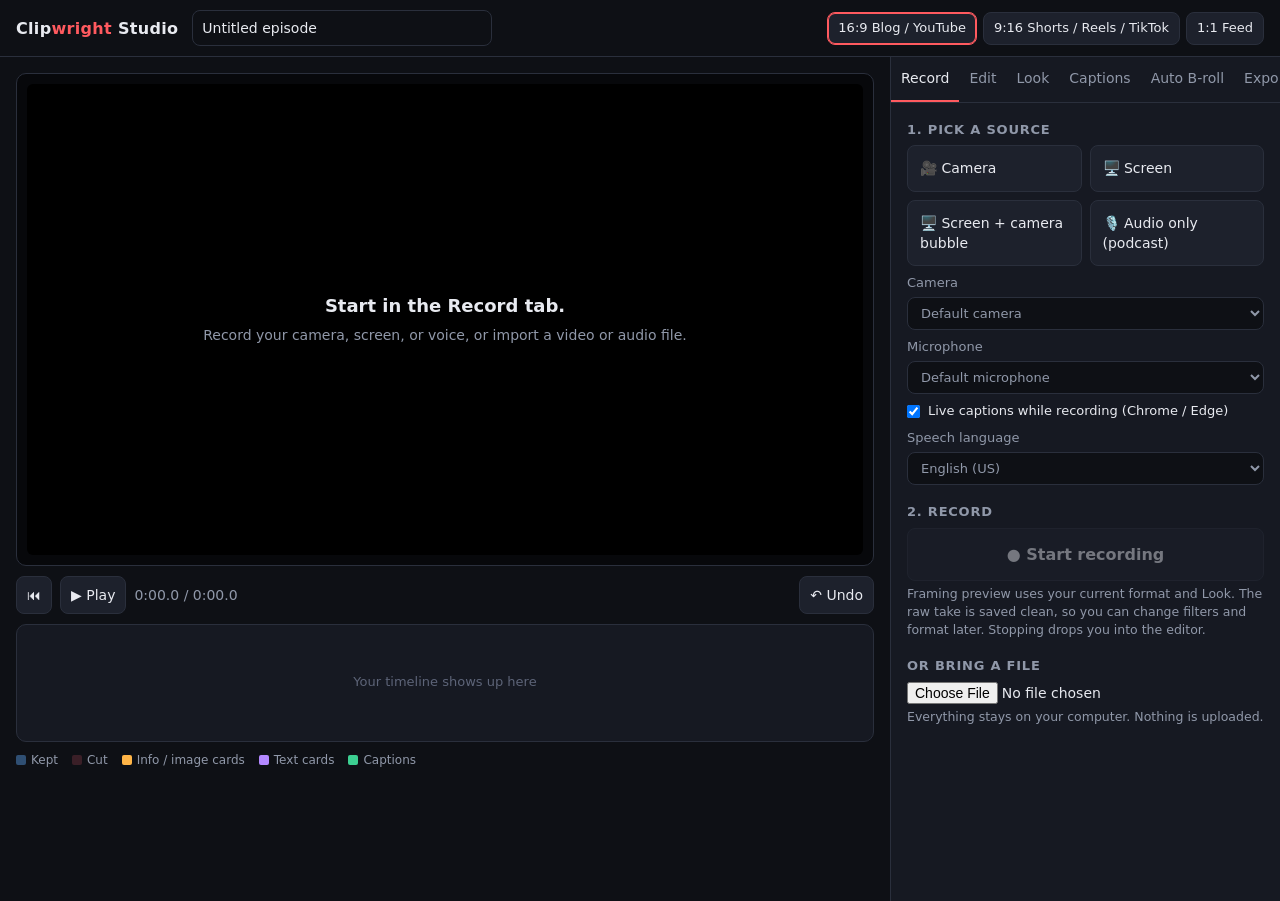
==== commit d7173c50: "Make Clipwright Studio installable and phone-friendly Adds a web app manifest, icons, and an offline" ====
--- a/studio/index.html
+++ b/studio/index.html
@@ -4,6 +4,14 @@
 <meta charset="utf-8">
 <meta name="viewport" content="width=device-width, initial-scale=1">
 <title>Clipwright Studio</title>
+<meta name="theme-color" content="#0e1015">
+<meta name="apple-mobile-web-app-capable" content="yes">
+<meta name="mobile-web-app-capable" content="yes">
+<meta name="apple-mobile-web-app-status-bar-style" content="black-translucent">
+<meta name="apple-mobile-web-app-title" content="Clipwright">
+<link rel="manifest" href="manifest.webmanifest">
+<link rel="icon" href="icon.svg" type="image/svg+xml">
+<link rel="apple-touch-icon" href="icon-192.png">
 <style>
 :root {
   --bg: #0e1015; --panel: #161922; --panel2: #1d212c; --line: #2a2f3c;
@@ -97,6 +105,17 @@
   aside.panel { border-left: 0; border-top: 1px solid var(--line); }
   .formats { margin-left: 0; }
   .stage { padding: 12px 16px; }
+  #out { max-height: 52vh; }
+  .viewer { min-height: 200px; padding: 6px; }
+  #projTitle { max-width: none; flex: 1; min-width: 140px; }
+  .kbd { display: none; }
+}
+@media (max-width: 520px) {
+  header.top { gap: 8px; padding: 8px 12px; }
+  .formats { width: 100%; }
+  .formats button { flex: 1; padding: 6px 4px; font-size: 12px; }
+  .transport button { padding: 7px 9px; }
+  .tab { padding: 12px 14px 60px; }
 }
 </style>
 </head>
@@ -115,7 +134,7 @@
   <section class="stage">
     <div class="viewer">
       <canvas id="out" width="1280" height="720"></canvas>
-      <div class="empty" id="empty"><b>Start on the right.</b>Record your camera, screen, or voice, or import a video or audio file.</div>
+      <div class="empty" id="empty"><b>Start in the Record tab.</b>Record your camera, screen, or voice, or import a video or audio file.</div>
       <div id="recBadge">0:00</div>
     </div>
     <div class="transport">
@@ -198,6 +217,7 @@
 
     <!-- LOOK -->
     <div class="tab" id="tab-look">
+      <p class="hint" id="filterWarn" hidden>This browser can't apply color filters to video (iPhone and iPad Safari). Warmth, vignette, framing, captions, and cards still work. Use Chrome on Android or a computer for the full filter set.</p>
       <h3>Filters</h3>
       <div class="presets" id="presets"></div>
       <h3>Adjust</h3>
@@ -752,7 +772,7 @@
   srcV.pause();
   const mic = $('#micSel').value, cam = $('#camSel').value;
   const audio = { deviceId: mic ? { exact: mic } : undefined, echoCancellation: true, noiseSuppression: true, autoGainControl: true };
-  const video = { deviceId: cam ? { exact: cam } : undefined, width: { ideal: 1920 }, height: { ideal: 1080 }, frameRate: { ideal: 30 } };
+  const video = { deviceId: cam ? { exact: cam } : undefined, facingMode: cam ? undefined : 'user', width: { ideal: 1920 }, height: { ideal: 1080 }, frameRate: { ideal: 30 } };
   const L = { kind };
   try {
     if (kind === 'screen' || kind === 'pip') {
@@ -1553,6 +1573,14 @@
 window.addEventListener('beforeunload', e => { if (S.media || S.mode === 'recording') { e.preventDefault(); e.returnValue = ''; } });
 
 /* ---------- boot ---------- */
+if (!navigator.mediaDevices?.getDisplayMedia) {
+  // phones and tablets can't share their screen from a web page
+  $$('.src[data-src=screen], .src[data-src=pip]').forEach(b => b.hidden = true);
+}
+g.filter = 'blur(1px)';
+if (g.filter !== 'blur(1px)') $('#filterWarn').hidden = false;
+g.filter = 'none';
+if ('serviceWorker' in navigator && location.protocol === 'https:') navigator.serviceWorker.register('sw.js').catch(() => {});
 setFormat('landscape');
 syncLookInputs();
 renderCaptions(); renderOverlays(); renderLibrary();
